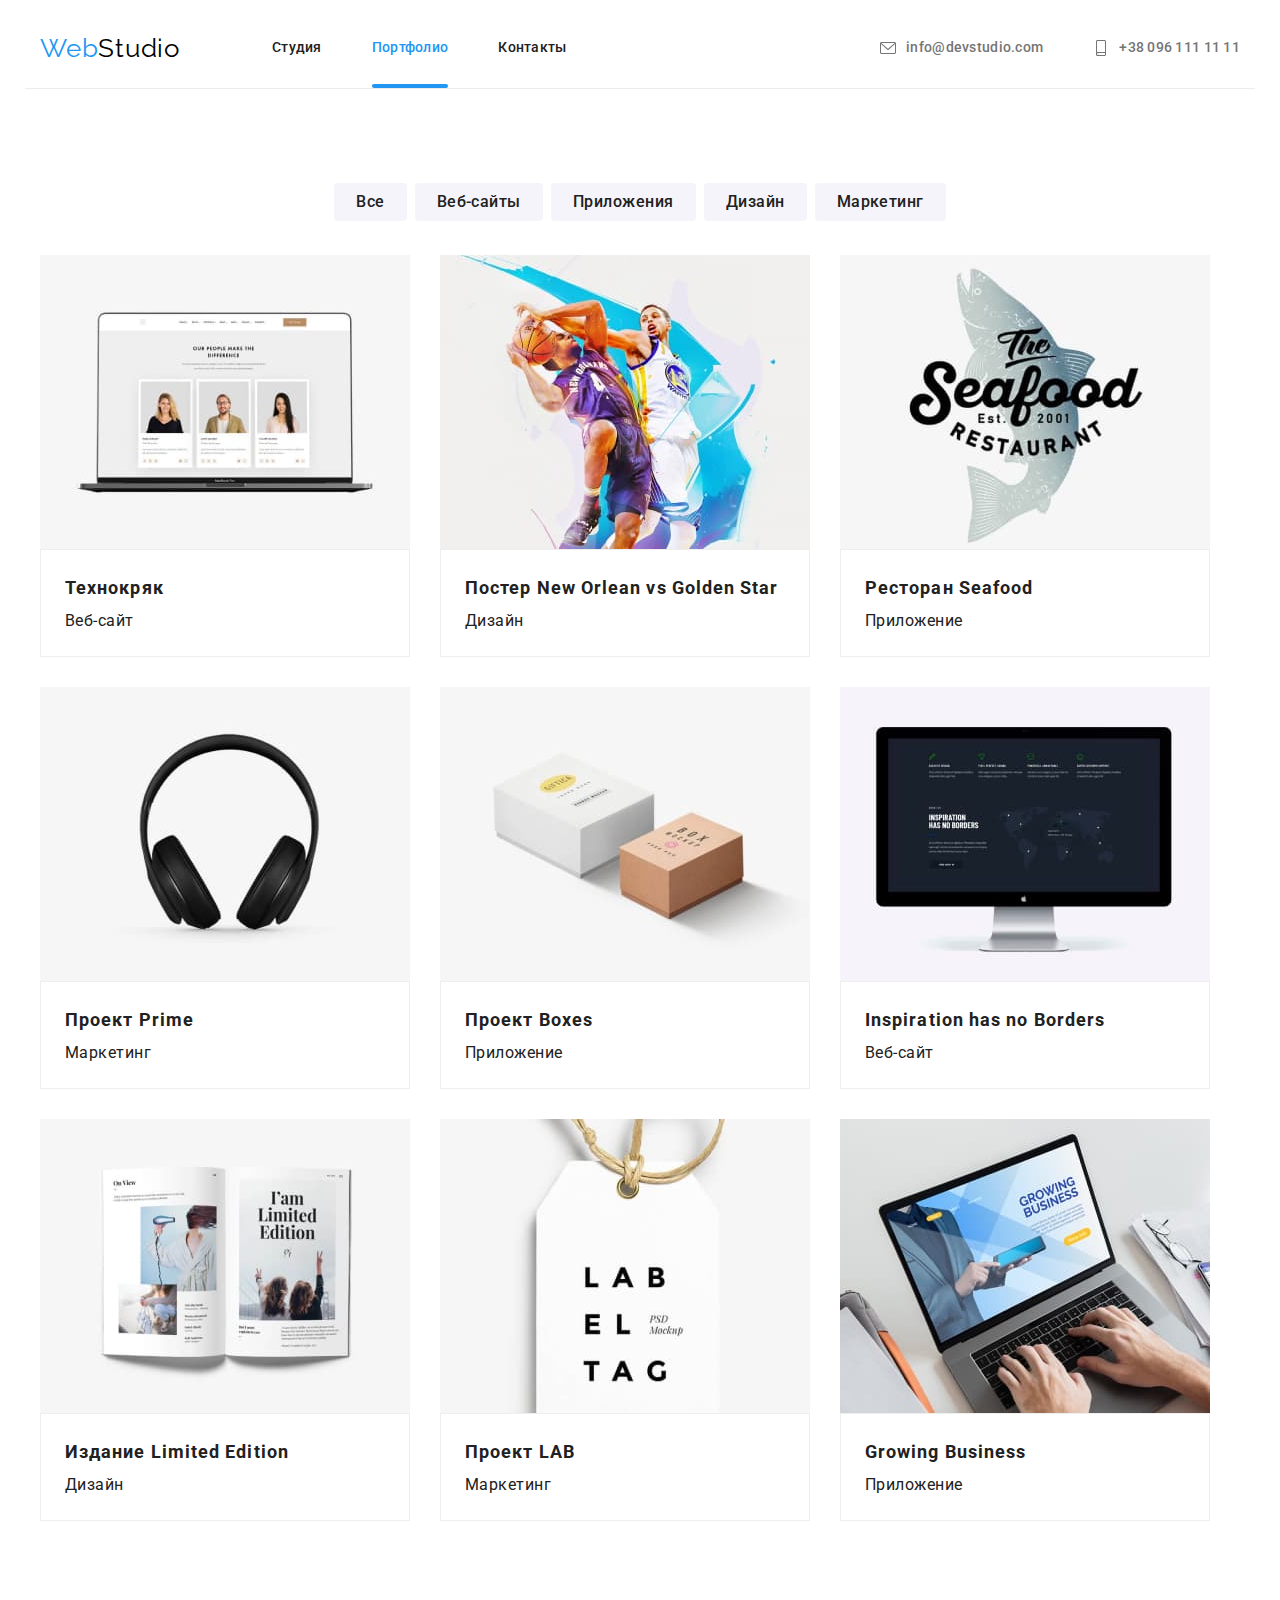
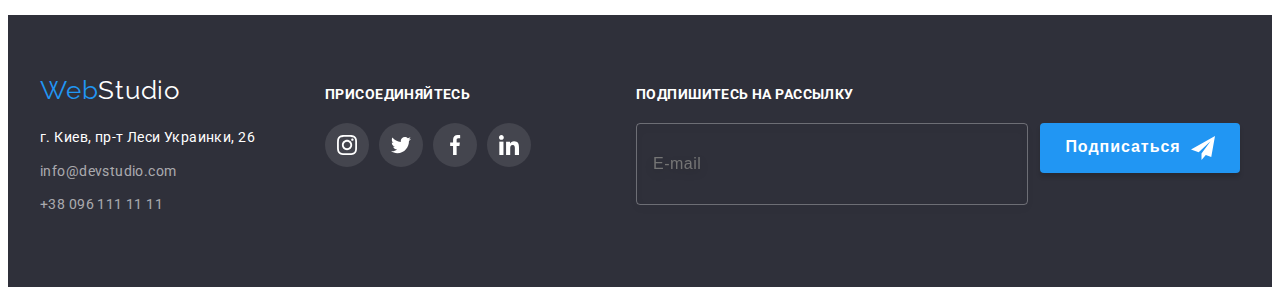
==== portfolio.html @ a9862081 "copy" ====
<!DOCTYPE html>
<html lang="ru">

<head>
  <meta charset="UTF-8" />
  <meta http-equiv="X-UA-Compatible" content="IE=edge" />
  <meta name="viewport" content="width=device-width, initial-scale=1.0" />
  <title>Portfolio</title>
  <link rel="preconnect" href="https://fonts.gstatic.com" />
  <link href="https://fonts.googleapis.com/css2?family=Raleway:wght@700&family=Roboto:wght@400;500;700;900&display=swap"
    rel="stylesheet" />
  <link rel="stylesheet" href="https://cdnjs.cloudflare.com/ajax/libs/modern-normalize/0.2.0/modern-normalize.min.css"
    integrity="sha512-sqIVMkf5f8XGYI/UZYGs7wODxlUeoj9JknataPfUwtvrSKWMHrMXGZ7Evb6nabFYJQG15vFFyALe6r0nWCD1Ug=="
    crossorigin="anonymous" referrerpolicy="no-referrer" />
  <link rel="stylesheet" href="./css/main.min.css" />
</head>

<body>
  <!-- header -->
  <header class="header">
    <div class="container header_container">
      <nav class="navigation">
        <a class="logo logo_header link" href="./"><span class="logo_color">Web</span>Studio</a>
        <ul class="menu list">
          <li class="menu__item">
            <a class="menu__link link" href="./">Студия</a>
          </li>
          <li class="menu__item">
            <a class="menu__link link current" href="./portfolio.html">Портфолио</a>
          </li>
          <li class="menu__item">
            <a class="menu__link link" href="#contacts">Контакты</a>
          </li>
        </ul>
      </nav>
      <ul class="contact-menu list">
        <li class="contact-menu__item">
          <a class="contact-menu__mail-link link" href="mailto:info@devstudio.com">
            <svg class="contact-menu__contact-icon" width="16" height="12">
              <use href="./images/sprite.svg#icon-envelope"></use>
            </svg>
            info@devstudio.com</a>
        </li>
        <li class="contact-menu__item">
          <a class="contact-menu__tel-link link" href="tel:+380961111111">
            <svg class="contact-menu__contact-icon" width="16" height="12">
              <use href="./images/sprite.svg#icon-smartphone"></use>
            </svg>+38 096 111 11 11</a>
        </li>
      </ul>
    </div>
  </header>
  <main>
    <section class="portfolio-setcion section">
      <!-- portfolio -->
      <div class="container portfolio-container">
        <h1 class="main-title visually-hidden">Портфолио</h1>
        <!-- filters -->
        <ul class="filters-list list">
          <li class="filters-list-item">
            <button class="filters-btn" type="button">Все</button>
          </li>
          <li class="filters-list-item">
            <button class="filters-btn" type="button">Веб-сайты</button>
          </li>
          <li class="filters-list-item">
            <button class="filters-btn" type="button">Приложения</button>
          </li>
          <li class="filters-list-item">
            <button class="filters-btn" type="button">Дизайн</button>
          </li>
          <li class="filters-list-item">
            <button class="filters-btn" type="button">Маркетинг</button>
          </li>
        </ul>
        <!-- projects -->

        <ul class="projects-list list">
          <li class="projects-list-item">
            <a class="projects-link link" href="#">
              <div class="projects-img-wrapper">
                <img class="projects-img" src="./images/portfolio/img1.jpg" alt="сайт технокряк" width="370"
                  height="294" />
                <p class="overlay">
                  Технокряк это современная площадка распространения
                  коронавируса. Компании используют эту платформу для
                  цифрового шпионажа и атак на защищённые сервера конкурентов.
                </p>
              </div>
              <div class="project-list-item-div">
                <h2 class="projects-suptitle">Технокряк</h2>
                <p class="projects-text">Веб-сайт</p>
              </div>
            </a>
          </li>
          <li class="projects-list-item">
            <a class="projects-link link" href="#">
              <div class="projects-img-wrapper">
                <img class="projects-img" src="./images/portfolio/img2.jpg" alt="постер два баскетболісти" width="370"
                  height="294" />
                <p class="overlay">
                  Технокряк это современная площадка распространения
                  коронавируса. Компании используют эту платформу для
                  цифрового шпионажа и атак на защищённые сервера конкурентов.
                </p>
              </div>
              <div class="project-list-item-div">
                <h2 class="projects-suptitle">
                  Постер <span lang="en">New Orlean vs Golden Star</span>
                </h2>
                <p class="projects-text">Дизайн</p>
              </div>
            </a>
          </li>
          <li class="projects-list-item">
            <a class="projects-link link" href="#">
              <div class="projects-img-wrapper">
                <img class="projects-img" src="./images/portfolio/img3.jpg" alt="емблема ресторану" width="370"
                  height="294" />
                <p class="overlay">
                  Технокряк это современная площадка распространения
                  коронавируса. Компании используют эту платформу для
                  цифрового шпионажа и атак на защищённые сервера конкурентов.
                </p>
              </div>
              <div class="project-list-item-div">
                <h2 class="projects-suptitle">
                  Ресторан <span lang="en">Seafood</span>
                </h2>
                <p class="projects-text">Приложение</p>
              </div>
            </a>
          </li>
          <li class="projects-list-item">
            <a class="projects-link link" href="#">
              <div class="projects-img-wrapper">
                <img class="projects-img" src="./images/portfolio/img4.jpg" alt="навушники" width="370" height="294" />
                <p class="overlay">
                  Технокряк это современная площадка распространения
                  коронавируса. Компании используют эту платформу для
                  цифрового шпионажа и атак на защищённые сервера конкурентов.
                </p>
              </div>
              <div class="project-list-item-div">
                <h2 class="projects-suptitle">Проект <span>Prime</span></h2>
                <p class="projects-text">Маркетинг</p>
              </div>
            </a>
          </li>
          <li class="projects-list-item">
            <a class="projects-link link" href="#">
              <div class="projects-img-wrapper">
                <img class="projects-img" src="./images/portfolio/img5.jpg" alt="дві коробки" width="370"
                  height="294" />
                <p class="overlay">
                  Технокряк это современная площадка распространения
                  коронавируса. Компании используют эту платформу для
                  цифрового шпионажа и атак на защищённые сервера конкурентов.
                </p>
              </div>
              <div class="project-list-item-div">
                <h2 class="projects-suptitle">
                  Проект <span lang="en">Boxes</span>
                </h2>
                <p class="projects-text">Приложение</p>
              </div>
            </a>
          </li>
          <li class="projects-list-item">
            <a class="projects-link link" href="#">
              <div class="projects-img-wrapper">
                <img class="projects-img" src="./images/portfolio/img6.jpg" alt="монітор" width="370" height="294" />
                <p class="overlay">
                  Технокряк это современная площадка распространения
                  коронавируса. Компании используют эту платформу для
                  цифрового шпионажа и атак на защищённые сервера конкурентов.
                </p>
              </div>
              <div class="project-list-item-div">
                <h2 class="projects-suptitle" lang="en">
                  Inspiration has no Borders
                </h2>
                <p class="projects-text">Веб-сайт</p>
              </div>
            </a>
          </li>
          <li class="projects-list-item">
            <a class="projects-link link" href="#">
              <div class="projects-img-wrapper">
                <img class="projects-img" src="./images/portfolio/img7.jpg" alt="відкрита книга" width="370"
                  height="294" />
                <p class="overlay">
                  Технокряк это современная площадка распространения
                  коронавируса. Компании используют эту платформу для
                  цифрового шпионажа и атак на защищённые сервера конкурентов.
                </p>
              </div>
              <div class="project-list-item-div">
                <h2 class="projects-suptitle">
                  Издание <span lang="en">Limited Edition</span>
                </h2>
                <p class="projects-text">Дизайн</p>
              </div>
            </a>
          </li>
          <li class="projects-list-item">
            <a class="projects-link link" href="#">
              <div class="projects-img-wrapper">
                <img class="projects-img" src="./images/portfolio/img8.jpg" alt="шильдик компанії" width="370"
                  height="294" />
                <p class="overlay">
                  Технокряк это современная площадка распространения
                  коронавируса. Компании используют эту платформу для
                  цифрового шпионажа и атак на защищённые сервера конкурентов.
                </p>
              </div>
              <div class="project-list-item-div">
                <h2 class="projects-suptitle">
                  Проект <span lang="en">LAB</span>
                </h2>
                <p class="projects-text">Маркетинг</p>
              </div>
            </a>
          </li>
          <li class="projects-list-item">
            <a class="projects-link link" href="#">
              <div class="projects-img-wrapper">
                <img class="projects-img" src="./images/portfolio/img9.jpg" alt="людина працює за ноутбуком" width="370"
                  height="294" />
                <p class="overlay">
                  Технокряк это современная площадка распространения
                  коронавируса. Компании используют эту платформу для
                  цифрового шпионажа и атак на защищённые сервера конкурентов.
                </p>
              </div>
              <div class="project-list-item-div">
                <h2 class="projects-suptitle" lang="en">Growing Business</h2>
                <p class="projects-text">Приложение</p>
              </div>
            </a>
          </li>
        </ul>
      </div>
    </section>
  </main>
  <!-- footer section -->
  <footer class="footer">
    <div class="container footer-container">
      <div class="footer-div-all">
        <div class="address-div">
          <a class="logo logo_footer link" href="./"><span class="logo_color">Web</span><span
              class="last_logo">Studio</span></a>
          <address class="address" id="contacts">
            <ul class="address-list list">
              <li class="address-list__item">
                <a class="address-list__link-maps link" href="https://goo.gl/maps/2FeBoZ7qKvZtW7PK7" target="_blank"
                  rel="nonoopener noreferrer">г. Киев, пр-т Леси Украинки, 26</a>
              </li>
              <li class="address-list__item">
                <a class="address-list__link-mail link" href="mailto:info@devstudio.com">info@devstudio.com</a>
              </li>
              <li class="address-list__item">
                <a class="address-list__link-tel link" href="tel:+380961111111">+38 096 111 11 11</a>
              </li>
            </ul>
          </address>
        </div>
        <div class="footer-social">
          <p class="footer-social-title">Присоединяйтесь</p>
          <ul class="social-list list">
            <li class="social-list__footer-item">
              <a class="social-list__footer-link link" href="#">
                <svg class="social-icon">
                  <use class="social-list__icon" href="./images/sprite.svg#icon-instagram"></use>
                </svg>
              </a>
            </li>
            <li class="social-list__footer-item">
              <a class="social-list__footer-link link" href="#">
                <svg class="social-icon">
                  <use class="social-list__icon" href="./images/sprite.svg#icon-twitter"></use>
                </svg>
              </a>
            </li>
            <li class="social-list__footer-item">
              <a class="social-list__footer-link link" href="#">
                <svg class="social-icon">
                  <use class="social-list__icon" href="./images/sprite.svg#icon-facebook"></use>
                </svg>
              </a>
            </li>
            <li class="social-list__footer-item">
              <a class="social-list__footer-link link" href="#">
                <svg class="social-icon">
                  <use class="social-list__icon" href="./images/sprite.svg#icon-linkedin"></use>
                </svg>
              </a>
            </li>
          </ul>
        </div>
        <div class="subscribe-mail">
          <p class="subscribe-mail-title">
            Подпишитесь на рассылку
          </p>
          <form action="#" class="footer-form">
            <input type="email" class="footer-form__input-mail" name="user-email" placeholder="E-mail" pattern="^[a-zA-Z0-9]+$+@[a-z0-9.-]=\.[a-z]{2,}$" title="test@mail.com" required >
            <button type="submit" class="subscribe-btn">
              Подписаться
              <svg class="subscribe-btn__icon">
                <use class="" href="./images/sprite.svg#icon-iconsend"></use>
              </svg>
            </button>
          </form>
        </div>
      </div>
    </div>
  </footer>
</body>

</html>
---- css/main.min.css ----
:root{--filters-btn-bgr-color: #f5f4fa;--btn-hover-color: #188ce8;--main-background-color: #2f303a;--main-title-color: #ffffff;--grey-text-color: #757575;--suptitle-color: #212121;--logo-color: #000000;--accent-color: #2196f3;--bg-color: #c4c4c4;--social-link-color: #afb1b8;--main-font: "Roboto", "Arial", sans-serif;--secondary-font: "Raleway", sans-serif;--transition-timing-function: cubic-bezier(0.4, 0, 0.2, 1)}.visually-hidden{position:absolute;width:1px;height:1px;margin:-1px;border:0;padding:0;white-space:nowrap;clip-path:inset(100%);clip:rect(0 0 0 0);overflow:hidden}h1,h2,h3,h4,h5,h6,p{margin-top:0;margin-bottom:0}ul,ol{margin-top:0;margin-bottom:0;padding-left:0}img{display:block}body{font-family:"Roboto", sans-serif}.list{list-style:none}.link{text-decoration:none}.section{padding-bottom:94px;padding-top:94px}.container{width:1200px;margin:0 auto;padding-left:15px;padding-right:15px}.logo{font-family:var(--secondary-font);font-size:26px;line-height:1.19;letter-spacing:0.03em;color:var(--logo-color)}.logo_color{font-family:var(--secondary-font);font-size:26px;line-height:1.19;letter-spacing:0.03em;color:var(--accent-color)}.menu .link.current{color:var(--accent-color)}.current{position:relative}.current::after{position:absolute;bottom:0;content:"";display:block;width:100%;height:4px;background-color:var(--accent-color);border-radius:2px}.main-title{margin-bottom:30px;font-weight:900;font-size:44px;line-height:1.36;text-align:center;letter-spacing:0.06em;text-transform:uppercase;color:var(--main-title-color)}.popup-btn{background-color:var(--accent-color);font-weight:700;font-size:16px;line-height:1.87;display:flex;align-items:center;justify-content:center;width:200px;height:50px;letter-spacing:0.06em;color:var(--main-title-color);cursor:pointer;box-shadow:0px 4px 4px rgba(0,0,0,0.15);border:none;border-radius:4px;margin:0 auto;transition:background-color 250ms var(--transition-timing-function)}.popup-btn:hover,.popup-btn:focus{background:var(--btn-hover-color)}.main-suptitle{font-size:36px;line-height:1.17;text-align:center;letter-spacing:0.03em;color:var(--suptitle-color);margin-bottom:50px}.suptitle{font-size:14px;line-height:16px;letter-spacing:0.03em;text-transform:uppercase;color:var(--suptitle-color);margin-bottom:10px}.social-list{display:flex;align-items:center;justify-content:space-between;width:206px;margin:0 auto}.social-link{display:flex;justify-content:center;align-items:center;width:44px;height:44px;border-radius:50%;color:var(--social-link-color);transition:background-color 250ms var(--transition-timing-function)}.social-link:hover,.social-link:focus{color:var(--main-title-color);background-color:var(--accent-color)}.social-icon{fill:currentColor;width:20px;height:20px}.filters-btn{border:none;font-family:"Roboto", sans-serif;font-weight:500;font-size:16px;line-height:1.62;text-align:center;letter-spacing:0.03em;color:var(--suptitle-color);background:var(--filters-btn-bgr-color);border-radius:4px;padding:6px 22px;transition:color 250ms var(--transition-timing-function)}.filters-btn:hover,.filters-btn:focus{background:var(--accent-color);color:var(--main-title-color);box-shadow:0px 3px 1px rgba(0,0,0,0.1),0px 1px 2px rgba(0,0,0,0.08),0px 2px 2px rgba(0,0,0,0.12);border-radius:4px;font-weight:500;font-size:16px;line-height:1.62;text-align:center;letter-spacing:0.03em;transition:color 250ms var(--transition-timing-function)}.modal-form{display:flex;flex-direction:column}.modal-form-title{font-weight:700;font-size:20px;line-height:1.5;letter-spacing:0.03em;text-align:center;color:var(--suptitle-color);margin-bottom:12px}.modal-form-label{font-size:12px;line-height:1.16;letter-spacing:0.01em;color:var(--grey-text-color);margin-bottom:10px}.modal-form-label-wrapper{position:relative;display:block;margin-top:4px}.modal-form-input{width:100%;height:40px;border:1px solid rgba(33,33,33,0.2);border-radius:4px;padding-left:42px}.modal-form-input:focus{outline:none;border-color:var(--accent-color);transition:border-color 250ms var(--transition-timing-function)}.input-icon{position:absolute;top:50%;transform:translateY(-50%);left:12px;width:18px;height:18px}.modal-form-input:focus+.input-icon{fill:var(--accent-color);transition:fill 250ms var(--transition-timing-function)}.modal-form-message{width:100%;height:120px;border:1px solid rgba(33,33,33,0.2);border-radius:4px;margin-top:4px;padding:12px 16px;resize:none;transition:border-color 250ms var(--transition-timing-function)}.modal-form-message::placeholder{font-size:12px;line-height:1.16;letter-spacing:0.01em;color:rgba(117,117,117,0.5)}.modal-form-message:focus{outline:none;border-color:var(--accent-color)}.modal-form-checkbox-label{display:flex;align-items:center;justify-content:center;font-size:14px;line-height:1.7;letter-spacing:0.03em;color:var(--grey-text-color);margin-bottom:30px}.modal-form-checkbox:checked+.modal-form-checkbox-label::before{background-image:url(../images/icons/iconcheck.svg)}.modal-form-checkbox-label::before{display:block;content:"";background-image:url(../images/icons/viconcheck.svg);width:16px;height:15px;cursor:pointer;margin-right:8px}.modal-form-checkbox-link{text-decoration-line:underline;color:var(--accent-color)}.modal-form-btn{align-self:center;font-weight:700;font-size:16px;line-height:1.8;letter-spacing:0.06em;width:200px;height:50px;background:var(--accent-color);box-shadow:0px 4px 4px rgba(0,0,0,0.15);border-radius:4px;border:none;color:var(--main-title-color);transition:background-color 250ms var(--transition-timing-function)}.modal-form-btn:hover,.modal-form-btn:focus{background:var(--btn-hover-color)}.modal{position:absolute;top:50%;left:50%;width:528px;height:582px;background-color:var(--main-title-color);transform:translate(-50%, -50%);padding:40px;box-shadow:0px 1px 3px rgba(0,0,0,0.12),0px 1px 1px rgba(0,0,0,0.14),0px 2px 1px rgba(0,0,0,0.2);border-radius:4px}.close-btn{position:absolute;top:8px;right:8px;width:30px;height:30px;border-radius:50%;border:1px solid rgba(0,0,0,0.1);background-color:transparent;cursor:pointer;padding:0}.close-btn:hover,.close-btn:focus{fill:var(--accent-color);transition:fill 250ms var(--transition-timing-function)}.close-btn-icon{width:11px;height:11px}.backdrop{position:fixed;top:0;left:0;width:100vw;height:100vh;background-color:rgba(0,0,0,0.2);transition:opacity 250ms linear, visibility 250ms linear}.is-hidden{opacity:0;visibility:hidden;pointer-events:none}.header_container{display:flex;align-items:center;border-bottom:1px solid #ececec}.navigation{display:flex;align-items:center}.logo_header{margin-right:92px}.menu{display:flex;align-items:center}.menu .menu__link{display:block;padding-top:32px;padding-bottom:32px}.menu__item:not(:last-child){margin-right:50px}.menu__link{font-weight:500;font-size:14px;line-height:1.14;letter-spacing:0.02em;color:var(--suptitle-color);transition:color 250ms var(--transition-timing-function)}.menu__link:hover,.menu__link:focus{color:var(--accent-color)}.contact-menu{display:flex;align-items:center;margin-left:auto}.contact-menu .contact-menu__item:not(:last-child){margin-right:50px}.contact-menu__contact-icon{fill:currentColor;margin-right:10px;width:16px;height:16px}.contact-menu__mail-link,.contact-menu__tel-link{display:flex;padding-top:32px;padding-bottom:32px;align-items:center;font-weight:500;font-size:14px;line-height:1.14;letter-spacing:0.02em;color:var(--grey-text-color);transition:color 250ms var(--transition-timing-function)}.contact-menu__mail-link:hover,.contact-menu__mail-link:focus,.contact-menu__tel-link:hover,.contact-menu__tel-link:focus{color:var(--accent-color)}.hero-section{background-color:var(--bg-color);background-image:linear-gradient(to right, rgba(47,48,58,0.4), rgba(47,48,58,0.4)),url(../images/hero.jpg);padding-top:200px;padding-bottom:200px;background-position:center;background-repeat:no-repeat;background-size:cover;max-width:1600px;height:600px;outline:1px solid #000000;margin-left:auto;margin-right:auto}.features-section{padding-top:94px}.features-list{display:flex;flex-wrap:wrap;margin-left:-30px;margin-top:-30px}.features-icon-bgr{background-color:var(--filters-btn-bgr-color);display:flex;align-items:center;justify-content:center;height:120px;border-radius:4px;margin-bottom:30px}.features-list-item{display:block;width:270px;margin-left:30px;margin-top:30px}.features-text{font-size:14px;line-height:1.14;line-height:24px;letter-spacing:0.03em;color:var(--grey-text-color)}.about-list{display:flex;justify-content:space-between}.about-list-wrapper{position:relative}.about-list-wraper-title{position:absolute;bottom:0;width:100%;height:70px;display:flex;align-items:center;justify-content:center;font-weight:700;font-size:14px;line-height:1.14;text-align:center;text-transform:uppercase;color:var(--main-title-color);background-color:rgba(47,48,58,0.8)}.our-team-section{background-color:var(--filters-btn-bgr-color)}.ots-container{max-width:1600px}.our-team-list{display:flex;flex-wrap:wrap;margin-left:-30px;margin-top:-30px}.our-team-list-item{margin-left:30px;margin-top:30px;background-color:var(--main-title-color);box-shadow:0px 1px 3px rgba(0,0,0,0.12),0px 1px 1px rgba(0,0,0,0.14),0px 2px 1px rgba(0,0,0,0.2);border-radius:0px 0px 4px 4px}.our-team-suptitle{font-weight:500;font-size:16px;line-height:1.18;text-align:center;letter-spacing:0.03em;color:var(--suptitle-color);margin-bottom:10px}.our-team-text{font-size:16px;line-height:19px;text-align:center;letter-spacing:0.03em;color:var(--grey-text-color);margin-bottom:16px}.members{padding:30px 0}.clients-list{display:flex;flex-wrap:wrap;align-items:center;margin-left:-30px;margin-top:-30px}.clients-list-item{display:block;width:170px;margin-left:30px;margin-top:30px}.clients-icon{fill:currentColor;width:106px;height:60px}.clients-link{display:flex;justify-content:center;align-items:center;color:var(--social-link-color);height:92px;border:1px solid var(--social-link-color);border-radius:4px;box-sizing:border-box;transition:color 250ms var(--transition-timing-function)}.clients-link:hover,.clients-link:focus{color:var(--accent-color);border-color:var(--accent-color)}.footer{background-color:var(--main-background-color)}.footer-container{padding-top:60px;padding-bottom:60px}.logo-div{margin-bottom:20px}.last_logo{color:var(--main-title-color)}.address{font-style:normal;margin-top:20px}.footer-div-all{display:flex}.address-div{margin-right:70px}.address-list__item{margin-bottom:10px}.address-list__link-maps{font-size:14px;line-height:1.71;letter-spacing:0.03em;color:var(--main-title-color)}.address-list__link-mail,.address-list__link-tel{font-size:14px;line-height:1.71;letter-spacing:0.03em;color:rgba(255,255,255,0.6);transition:color 250ms var(--transition-timing-function)}.address-list__link-mail:hover,.address-list__link-mail:focus,.address-list__link-tel:hover,.address-list__link-tel:focus{color:var(--accent-color)}.footer-social-title{margin-bottom:20px;padding-top:12px;font-weight:700;font-size:14px;line-height:1.14;letter-spacing:0.03em;color:var(--main-title-color);text-transform:uppercase}.social-list__footer-link{display:flex;justify-content:center;align-items:center;width:44px;height:44px;border-radius:50%;background-color:rgba(255,255,255,0.1);color:var(--main-title-color);transition:background-color 250ms var(--transition-timing-function)}.social-list__footer-link:hover,.social-list__footer-link:focus{color:var(--main-title-color);background-color:var(--accent-color)}.footer-social-icon{fill:currentColor;width:22px;height:22px}.footer-form{display:flex}.subscribe-mail{display:inline-block;align-items:center;margin-left:auto}.subscribe-mail-title{display:block;font-weight:700;font-size:14px;line-height:1.14;letter-spacing:0.03em;text-transform:uppercase;color:var(--main-title-color);margin-bottom:20px;padding-top:12px}.footer-form__input-mail{width:358px;height:50px;border:1px solid rgba(255,255,255,0.3);border-radius:4px;filter:drop-shadow(0px 4px 4px rgba(0,0,0,0.15));background-color:transparent;font-size:16px;line-height:1.25;letter-spacing:0.03em;color:rgba(255,255,255,0.6);padding:15px 16px}.footer-form__input-mail :focus{outline:none;border-color:var(--accent-color);transition:border-color 250ms var(--transition-timing-function)}.subscribe-btn{display:flex;align-items:center;justify-content:center;width:200px;height:50px;background:var(--accent-color);box-shadow:0px 4px 4px rgba(0,0,0,0.15);border-radius:4px;margin-left:12px;border:none;color:var(--main-title-color);font-weight:700;font-size:16px;line-height:1.8;letter-spacing:0.06em;cursor:pointer}.subscribe-btn :hover{background-color:var(--btn-hover-color);transition:background-color 250ms var(--transition-timing-function)}.subscribe-btn__icon{width:24px;height:24px;margin-left:10px}.filters-list{display:flex;justify-content:center;margin-bottom:34px}.filters-list-item{display:block}.filters-list-item:not(:last-child){margin-right:8px}.projects-list{display:flex;flex-wrap:wrap;margin-left:-30px;margin-top:-30px}.projects-list-item{margin-left:30px;margin-top:30px;background:var(--main-title-color)}.projects-list-item:hover{box-shadow:0px 1px 1px rgba(0,0,0,0.12),0px 4px 4px rgba(0,0,0,0.06),1px 4px 6px rgba(0,0,0,0.16)}.projects-suptitle{font-size:18px;line-height:2;letter-spacing:0.06em;color:var(--suptitle-color)}.projects-text{font-size:16px;line-height:1.87;letter-spacing:0.03em;color:var(--suptitle-color)}.project-list-item-div{padding:20px 24px;border:1px solid #eeeeee}.projects-link{display:block;position:relative}.projects-img-wrapper{position:relative;overflow:hidden}.overlay{position:absolute;top:0;left:0;width:100%;height:100%;font-size:18px;line-height:1.5;letter-spacing:0.03em;color:var(--main-title-color);background:rgba(33,150,243,0.9);overflow:auto;padding:63px 24px;transform:translateY(100%);transition:transform 250ms linear}.projects-link:hover .overlay,.projects-link:focus .overlay{transform:translateY(0%)}
/*# sourceMappingURL=main.min.css.map */
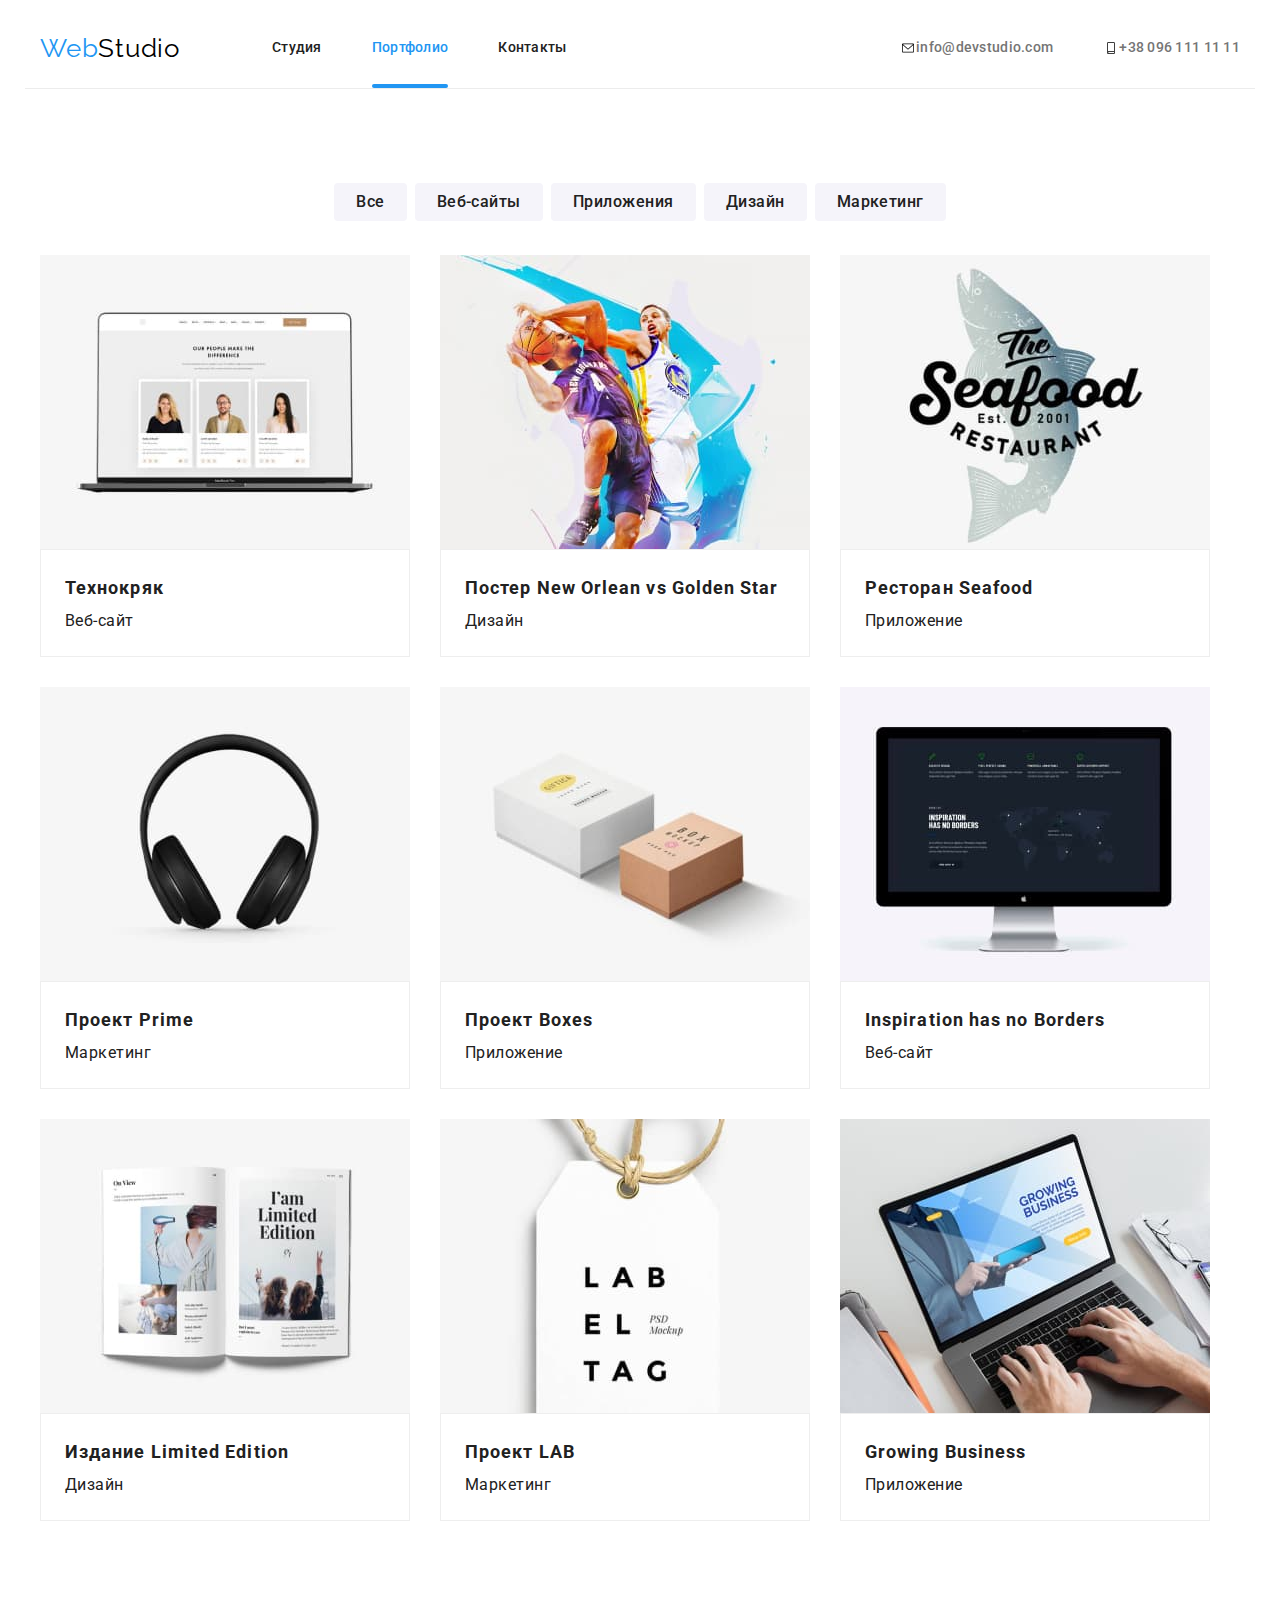
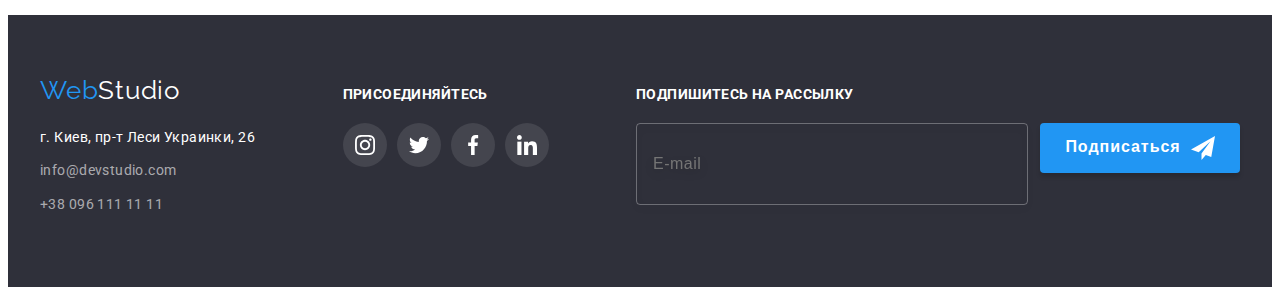
==== commit fa96ff9e: "//\\" ====
--- a/portfolio.html
+++ b/portfolio.html
@@ -20,7 +20,9 @@
   <header class="header">
     <div class="container header_container">
       <nav class="navigation">
-        <a class="logo logo_header link" href="./"><span class="logo_color">Web</span>Studio</a>
+        <a class="logo logo_header link" href="./"
+          ><span class="logo_color">Web</span>Studio</a
+        >
         <ul class="menu list">
           <li class="menu__item">
             <a class="menu__link link" href="./">Студия</a>
@@ -33,21 +35,86 @@
           </li>
         </ul>
       </nav>
+      <button type="button" class="burger-btn" data-menu-open>
+        <svg class="burger-btn__icon">
+          <use href="./images/sprite.svg#icon-burger-menu"></use>
+        </svg>
+      </button>
       <ul class="contact-menu list">
         <li class="contact-menu__item">
-          <a class="contact-menu__mail-link link" href="mailto:info@devstudio.com">
+          <a
+            class="contact-menu__mail-link link"
+            href="mailto:info@devstudio.com"
+          >
             <svg class="contact-menu__contact-icon" width="16" height="12">
               <use href="./images/sprite.svg#icon-envelope"></use>
             </svg>
-            info@devstudio.com</a>
+            info@devstudio.com</a
+          >
         </li>
         <li class="contact-menu__item">
           <a class="contact-menu__tel-link link" href="tel:+380961111111">
             <svg class="contact-menu__contact-icon" width="16" height="12">
-              <use href="./images/sprite.svg#icon-smartphone"></use>
-            </svg>+38 096 111 11 11</a>
+              <use href="./images/sprite.svg#icon-smartphone"></use></svg
+            >+38 096 111 11 11</a
+          >
         </li>
       </ul>
+    </div>
+    <div class="mobile-menu" data-menu>
+      <div class="container mobile-menu__container">
+        <button type="button" class="mobile-menu__close-btn" data-menu-close>
+          <svg class="mobile-menu__close-icon">
+            <use
+              class="close-btn-linkk"
+              href="./images/sprite.svg#icon-close-btn"
+            ></use>
+          </svg>
+        </button>
+        <ul class="mobile-menu__nav list">
+          <li class="mobile-menu__item">
+            <a href="" class="mobile-menu__link link">Студия</a>
+          </li>
+          <li class="mobile-menu__item">
+            <a href="" class="mobile-menu__link link">Портфолио</a>
+          </li>
+          <li class="mobile-menu__item">
+            <a href="" class="mobile-menu__link link">Контакты</a>
+          </li>
+        </ul>
+        <ul class="contact-mobile-menu list">
+          <li class="contact-mobile-menu__item">
+            <a
+              class="contact-mobile-menu__mail-link link"
+              href="mailto:info@devstudio.com"
+            >
+              info@devstudio.com</a
+            >
+          </li>
+          <li class="contact-mobile-menu__item">
+            <a
+              class="contact-mobile-menu__tel-link link"
+              href="tel:+380961111111"
+            >
+              +38 096 111 11 11</a
+            >
+          </li>
+        </ul>
+        <ul class="social-list list">
+          <li class="mobile-list-item">
+            <a class="social-link link" href="#"> Instagram </a>
+          </li>
+          <li class="mobile-list-item">
+            <a class="social-link link" href="#"> Twitter </a>
+          </li>
+          <li class="mobile-list-item">
+            <a class="social-link link" href="#"> Facebook </a>
+          </li>
+          <li class="mobile-list-item">
+            <a class="social-link link" href="#"> LinkedIn </a>
+          </li>
+        </ul>
+      </div>
     </div>
   </header>
   <main>
--- a/css/main.min.css
+++ b/css/main.min.css
@@ -1,2 +1,2 @@
-:root{--filters-btn-bgr-color: #f5f4fa;--btn-hover-color: #188ce8;--main-background-color: #2f303a;--main-title-color: #ffffff;--grey-text-color: #757575;--suptitle-color: #212121;--logo-color: #000000;--accent-color: #2196f3;--bg-color: #c4c4c4;--social-link-color: #afb1b8;--main-font: "Roboto", "Arial", sans-serif;--secondary-font: "Raleway", sans-serif;--transition-timing-function: cubic-bezier(0.4, 0, 0.2, 1)}.visually-hidden{position:absolute;width:1px;height:1px;margin:-1px;border:0;padding:0;white-space:nowrap;clip-path:inset(100%);clip:rect(0 0 0 0);overflow:hidden}h1,h2,h3,h4,h5,h6,p{margin-top:0;margin-bottom:0}ul,ol{margin-top:0;margin-bottom:0;padding-left:0}img{display:block}body{font-family:"Roboto", sans-serif}.list{list-style:none}.link{text-decoration:none}.section{padding-bottom:94px;padding-top:94px}.container{width:1200px;margin:0 auto;padding-left:15px;padding-right:15px}.logo{font-family:var(--secondary-font);font-size:26px;line-height:1.19;letter-spacing:0.03em;color:var(--logo-color)}.logo_color{font-family:var(--secondary-font);font-size:26px;line-height:1.19;letter-spacing:0.03em;color:var(--accent-color)}.menu .link.current{color:var(--accent-color)}.current{position:relative}.current::after{position:absolute;bottom:0;content:"";display:block;width:100%;height:4px;background-color:var(--accent-color);border-radius:2px}.main-title{margin-bottom:30px;font-weight:900;font-size:44px;line-height:1.36;text-align:center;letter-spacing:0.06em;text-transform:uppercase;color:var(--main-title-color)}.popup-btn{background-color:var(--accent-color);font-weight:700;font-size:16px;line-height:1.87;display:flex;align-items:center;justify-content:center;width:200px;height:50px;letter-spacing:0.06em;color:var(--main-title-color);cursor:pointer;box-shadow:0px 4px 4px rgba(0,0,0,0.15);border:none;border-radius:4px;margin:0 auto;transition:background-color 250ms var(--transition-timing-function)}.popup-btn:hover,.popup-btn:focus{background:var(--btn-hover-color)}.main-suptitle{font-size:36px;line-height:1.17;text-align:center;letter-spacing:0.03em;color:var(--suptitle-color);margin-bottom:50px}.suptitle{font-size:14px;line-height:16px;letter-spacing:0.03em;text-transform:uppercase;color:var(--suptitle-color);margin-bottom:10px}.social-list{display:flex;align-items:center;justify-content:space-between;width:206px;margin:0 auto}.social-link{display:flex;justify-content:center;align-items:center;width:44px;height:44px;border-radius:50%;color:var(--social-link-color);transition:background-color 250ms var(--transition-timing-function)}.social-link:hover,.social-link:focus{color:var(--main-title-color);background-color:var(--accent-color)}.social-icon{fill:currentColor;width:20px;height:20px}.filters-btn{border:none;font-family:"Roboto", sans-serif;font-weight:500;font-size:16px;line-height:1.62;text-align:center;letter-spacing:0.03em;color:var(--suptitle-color);background:var(--filters-btn-bgr-color);border-radius:4px;padding:6px 22px;transition:color 250ms var(--transition-timing-function)}.filters-btn:hover,.filters-btn:focus{background:var(--accent-color);color:var(--main-title-color);box-shadow:0px 3px 1px rgba(0,0,0,0.1),0px 1px 2px rgba(0,0,0,0.08),0px 2px 2px rgba(0,0,0,0.12);border-radius:4px;font-weight:500;font-size:16px;line-height:1.62;text-align:center;letter-spacing:0.03em;transition:color 250ms var(--transition-timing-function)}.modal-form{display:flex;flex-direction:column}.modal-form-title{font-weight:700;font-size:20px;line-height:1.5;letter-spacing:0.03em;text-align:center;color:var(--suptitle-color);margin-bottom:12px}.modal-form-label{font-size:12px;line-height:1.16;letter-spacing:0.01em;color:var(--grey-text-color);margin-bottom:10px}.modal-form-label-wrapper{position:relative;display:block;margin-top:4px}.modal-form-input{width:100%;height:40px;border:1px solid rgba(33,33,33,0.2);border-radius:4px;padding-left:42px}.modal-form-input:focus{outline:none;border-color:var(--accent-color);transition:border-color 250ms var(--transition-timing-function)}.input-icon{position:absolute;top:50%;transform:translateY(-50%);left:12px;width:18px;height:18px}.modal-form-input:focus+.input-icon{fill:var(--accent-color);transition:fill 250ms var(--transition-timing-function)}.modal-form-message{width:100%;height:120px;border:1px solid rgba(33,33,33,0.2);border-radius:4px;margin-top:4px;padding:12px 16px;resize:none;transition:border-color 250ms var(--transition-timing-function)}.modal-form-message::placeholder{font-size:12px;line-height:1.16;letter-spacing:0.01em;color:rgba(117,117,117,0.5)}.modal-form-message:focus{outline:none;border-color:var(--accent-color)}.modal-form-checkbox-label{display:flex;align-items:center;justify-content:center;font-size:14px;line-height:1.7;letter-spacing:0.03em;color:var(--grey-text-color);margin-bottom:30px}.modal-form-checkbox:checked+.modal-form-checkbox-label::before{background-image:url(../images/icons/iconcheck.svg)}.modal-form-checkbox-label::before{display:block;content:"";background-image:url(../images/icons/viconcheck.svg);width:16px;height:15px;cursor:pointer;margin-right:8px}.modal-form-checkbox-link{text-decoration-line:underline;color:var(--accent-color)}.modal-form-btn{align-self:center;font-weight:700;font-size:16px;line-height:1.8;letter-spacing:0.06em;width:200px;height:50px;background:var(--accent-color);box-shadow:0px 4px 4px rgba(0,0,0,0.15);border-radius:4px;border:none;color:var(--main-title-color);transition:background-color 250ms var(--transition-timing-function)}.modal-form-btn:hover,.modal-form-btn:focus{background:var(--btn-hover-color)}.modal{position:absolute;top:50%;left:50%;width:528px;height:582px;background-color:var(--main-title-color);transform:translate(-50%, -50%);padding:40px;box-shadow:0px 1px 3px rgba(0,0,0,0.12),0px 1px 1px rgba(0,0,0,0.14),0px 2px 1px rgba(0,0,0,0.2);border-radius:4px}.close-btn{position:absolute;top:8px;right:8px;width:30px;height:30px;border-radius:50%;border:1px solid rgba(0,0,0,0.1);background-color:transparent;cursor:pointer;padding:0}.close-btn:hover,.close-btn:focus{fill:var(--accent-color);transition:fill 250ms var(--transition-timing-function)}.close-btn-icon{width:11px;height:11px}.backdrop{position:fixed;top:0;left:0;width:100vw;height:100vh;background-color:rgba(0,0,0,0.2);transition:opacity 250ms linear, visibility 250ms linear}.is-hidden{opacity:0;visibility:hidden;pointer-events:none}.header_container{display:flex;align-items:center;border-bottom:1px solid #ececec}.navigation{display:flex;align-items:center}.logo_header{margin-right:92px}.menu{display:flex;align-items:center}.menu .menu__link{display:block;padding-top:32px;padding-bottom:32px}.menu__item:not(:last-child){margin-right:50px}.menu__link{font-weight:500;font-size:14px;line-height:1.14;letter-spacing:0.02em;color:var(--suptitle-color);transition:color 250ms var(--transition-timing-function)}.menu__link:hover,.menu__link:focus{color:var(--accent-color)}.contact-menu{display:flex;align-items:center;margin-left:auto}.contact-menu .contact-menu__item:not(:last-child){margin-right:50px}.contact-menu__contact-icon{fill:currentColor;margin-right:10px;width:16px;height:16px}.contact-menu__mail-link,.contact-menu__tel-link{display:flex;padding-top:32px;padding-bottom:32px;align-items:center;font-weight:500;font-size:14px;line-height:1.14;letter-spacing:0.02em;color:var(--grey-text-color);transition:color 250ms var(--transition-timing-function)}.contact-menu__mail-link:hover,.contact-menu__mail-link:focus,.contact-menu__tel-link:hover,.contact-menu__tel-link:focus{color:var(--accent-color)}.hero-section{background-color:var(--bg-color);background-image:linear-gradient(to right, rgba(47,48,58,0.4), rgba(47,48,58,0.4)),url(../images/hero.jpg);padding-top:200px;padding-bottom:200px;background-position:center;background-repeat:no-repeat;background-size:cover;max-width:1600px;height:600px;outline:1px solid #000000;margin-left:auto;margin-right:auto}.features-section{padding-top:94px}.features-list{display:flex;flex-wrap:wrap;margin-left:-30px;margin-top:-30px}.features-icon-bgr{background-color:var(--filters-btn-bgr-color);display:flex;align-items:center;justify-content:center;height:120px;border-radius:4px;margin-bottom:30px}.features-list-item{display:block;width:270px;margin-left:30px;margin-top:30px}.features-text{font-size:14px;line-height:1.14;line-height:24px;letter-spacing:0.03em;color:var(--grey-text-color)}.about-list{display:flex;justify-content:space-between}.about-list-wrapper{position:relative}.about-list-wraper-title{position:absolute;bottom:0;width:100%;height:70px;display:flex;align-items:center;justify-content:center;font-weight:700;font-size:14px;line-height:1.14;text-align:center;text-transform:uppercase;color:var(--main-title-color);background-color:rgba(47,48,58,0.8)}.our-team-section{background-color:var(--filters-btn-bgr-color)}.ots-container{max-width:1600px}.our-team-list{display:flex;flex-wrap:wrap;margin-left:-30px;margin-top:-30px}.our-team-list-item{margin-left:30px;margin-top:30px;background-color:var(--main-title-color);box-shadow:0px 1px 3px rgba(0,0,0,0.12),0px 1px 1px rgba(0,0,0,0.14),0px 2px 1px rgba(0,0,0,0.2);border-radius:0px 0px 4px 4px}.our-team-suptitle{font-weight:500;font-size:16px;line-height:1.18;text-align:center;letter-spacing:0.03em;color:var(--suptitle-color);margin-bottom:10px}.our-team-text{font-size:16px;line-height:19px;text-align:center;letter-spacing:0.03em;color:var(--grey-text-color);margin-bottom:16px}.members{padding:30px 0}.clients-list{display:flex;flex-wrap:wrap;align-items:center;margin-left:-30px;margin-top:-30px}.clients-list-item{display:block;width:170px;margin-left:30px;margin-top:30px}.clients-icon{fill:currentColor;width:106px;height:60px}.clients-link{display:flex;justify-content:center;align-items:center;color:var(--social-link-color);height:92px;border:1px solid var(--social-link-color);border-radius:4px;box-sizing:border-box;transition:color 250ms var(--transition-timing-function)}.clients-link:hover,.clients-link:focus{color:var(--accent-color);border-color:var(--accent-color)}.footer{background-color:var(--main-background-color)}.footer-container{padding-top:60px;padding-bottom:60px}.logo-div{margin-bottom:20px}.last_logo{color:var(--main-title-color)}.address{font-style:normal;margin-top:20px}.footer-div-all{display:flex}.address-div{margin-right:70px}.address-list__item{margin-bottom:10px}.address-list__link-maps{font-size:14px;line-height:1.71;letter-spacing:0.03em;color:var(--main-title-color)}.address-list__link-mail,.address-list__link-tel{font-size:14px;line-height:1.71;letter-spacing:0.03em;color:rgba(255,255,255,0.6);transition:color 250ms var(--transition-timing-function)}.address-list__link-mail:hover,.address-list__link-mail:focus,.address-list__link-tel:hover,.address-list__link-tel:focus{color:var(--accent-color)}.footer-social-title{margin-bottom:20px;padding-top:12px;font-weight:700;font-size:14px;line-height:1.14;letter-spacing:0.03em;color:var(--main-title-color);text-transform:uppercase}.social-list__footer-link{display:flex;justify-content:center;align-items:center;width:44px;height:44px;border-radius:50%;background-color:rgba(255,255,255,0.1);color:var(--main-title-color);transition:background-color 250ms var(--transition-timing-function)}.social-list__footer-link:hover,.social-list__footer-link:focus{color:var(--main-title-color);background-color:var(--accent-color)}.footer-social-icon{fill:currentColor;width:22px;height:22px}.footer-form{display:flex}.subscribe-mail{display:inline-block;align-items:center;margin-left:auto}.subscribe-mail-title{display:block;font-weight:700;font-size:14px;line-height:1.14;letter-spacing:0.03em;text-transform:uppercase;color:var(--main-title-color);margin-bottom:20px;padding-top:12px}.footer-form__input-mail{width:358px;height:50px;border:1px solid rgba(255,255,255,0.3);border-radius:4px;filter:drop-shadow(0px 4px 4px rgba(0,0,0,0.15));background-color:transparent;font-size:16px;line-height:1.25;letter-spacing:0.03em;color:rgba(255,255,255,0.6);padding:15px 16px}.footer-form__input-mail :focus{outline:none;border-color:var(--accent-color);transition:border-color 250ms var(--transition-timing-function)}.subscribe-btn{display:flex;align-items:center;justify-content:center;width:200px;height:50px;background:var(--accent-color);box-shadow:0px 4px 4px rgba(0,0,0,0.15);border-radius:4px;margin-left:12px;border:none;color:var(--main-title-color);font-weight:700;font-size:16px;line-height:1.8;letter-spacing:0.06em;cursor:pointer}.subscribe-btn :hover{background-color:var(--btn-hover-color);transition:background-color 250ms var(--transition-timing-function)}.subscribe-btn__icon{width:24px;height:24px;margin-left:10px}.filters-list{display:flex;justify-content:center;margin-bottom:34px}.filters-list-item{display:block}.filters-list-item:not(:last-child){margin-right:8px}.projects-list{display:flex;flex-wrap:wrap;margin-left:-30px;margin-top:-30px}.projects-list-item{margin-left:30px;margin-top:30px;background:var(--main-title-color)}.projects-list-item:hover{box-shadow:0px 1px 1px rgba(0,0,0,0.12),0px 4px 4px rgba(0,0,0,0.06),1px 4px 6px rgba(0,0,0,0.16)}.projects-suptitle{font-size:18px;line-height:2;letter-spacing:0.06em;color:var(--suptitle-color)}.projects-text{font-size:16px;line-height:1.87;letter-spacing:0.03em;color:var(--suptitle-color)}.project-list-item-div{padding:20px 24px;border:1px solid #eeeeee}.projects-link{display:block;position:relative}.projects-img-wrapper{position:relative;overflow:hidden}.overlay{position:absolute;top:0;left:0;width:100%;height:100%;font-size:18px;line-height:1.5;letter-spacing:0.03em;color:var(--main-title-color);background:rgba(33,150,243,0.9);overflow:auto;padding:63px 24px;transform:translateY(100%);transition:transform 250ms linear}.projects-link:hover .overlay,.projects-link:focus .overlay{transform:translateY(0%)}
+:root{--filters-btn-bgr-color: #f5f4fa;--btn-hover-color: #188ce8;--main-background-color: #2f303a;--main-title-color: #ffffff;--grey-text-color: #757575;--suptitle-color: #212121;--logo-color: #000000;--accent-color: #2196f3;--bg-color: #c4c4c4;--social-link-color: #afb1b8;--main-font: "Roboto", "Arial", sans-serif;--secondary-font: "Raleway", sans-serif;--transition-timing-function: cubic-bezier(0.4, 0, 0.2, 1)}.visually-hidden{position:absolute;width:1px;height:1px;margin:-1px;border:0;padding:0;white-space:nowrap;clip-path:inset(100%);clip:rect(0 0 0 0);overflow:hidden}h1,h2,h3,h4,h5,h6,p{margin-top:0;margin-bottom:0}ul,ol{margin-top:0;margin-bottom:0;padding-left:0}img{display:block;width:100%;height:auto;margin:0 auto}body{font-family:"Roboto", sans-serif}.list{list-style:none}.link{text-decoration:none}.section{padding-bottom:60px;padding-top:60px}@media screen and (min-width: 1200px){.section{padding-bottom:94px;padding-top:94px}}.container{padding-left:15px;padding-right:15px}@media screen and (min-width: 480px){.container{width:480px;margin:0 auto}}@media screen and (min-width: 768px){.container{width:768px}}@media screen and (min-width: 1200px){.container{width:1200px}}.logo{font-family:var(--secondary-font);font-size:26px;line-height:1.19;letter-spacing:0.03em;color:var(--logo-color)}.logo_color{font-family:var(--secondary-font);font-size:26px;line-height:1.19;letter-spacing:0.03em;color:var(--accent-color)}.menu .link.current{color:var(--accent-color)}.current{position:relative}.current::after{position:absolute;bottom:0;content:"";display:block;width:100%;height:4px;background-color:var(--accent-color);border-radius:2px}.main-title{margin-bottom:30px;font-weight:900;font-size:26px;line-height:1.6;text-align:center;letter-spacing:0.06em;text-transform:uppercase;color:var(--main-title-color)}@media screen and (min-width: 1200px){.main-title{font-size:44px;line-height:1.36}}.popup-btn{background-color:var(--accent-color);font-weight:700;font-size:16px;line-height:1.87;display:flex;align-items:center;justify-content:center;width:200px;height:50px;letter-spacing:0.06em;color:var(--main-title-color);cursor:pointer;box-shadow:0px 4px 4px rgba(0,0,0,0.15);border:none;border-radius:4px;margin:0 auto;transition:background-color 250ms var(--transition-timing-function)}.popup-btn:hover,.popup-btn:focus{background:var(--btn-hover-color)}.main-suptitle{font-size:28px;line-height:1.18;letter-spacing:0.03em;text-align:center;color:var(--suptitle-color);margin-bottom:30px}@media screen and (min-width: 1200px){.main-suptitle{font-size:36px;line-height:1.17;margin-bottom:50px}}.suptitle{font-size:14px;line-height:1.14;letter-spacing:0.03em;text-transform:uppercase;color:var(--suptitle-color);margin-bottom:10px}@media screen and (max-width: 480px){.suptitle{text-align:center}}.social-list{display:flex;align-items:center;justify-content:space-between;width:206px;margin:0 auto}.social-link{display:flex;justify-content:center;align-items:center;width:44px;height:44px;border-radius:50%;color:var(--social-link-color);transition:background-color 250ms var(--transition-timing-function)}.social-link:hover,.social-link:focus{color:var(--main-title-color);background-color:var(--accent-color)}.social-icon{fill:currentColor;width:20px;height:20px}.filters-btn{border:none;font-family:"Roboto", sans-serif;font-weight:500;font-size:16px;line-height:1.62;text-align:center;letter-spacing:0.03em;color:var(--suptitle-color);background:var(--filters-btn-bgr-color);border-radius:4px;padding:6px 22px;transition:color 250ms var(--transition-timing-function)}.filters-btn:hover,.filters-btn:focus{background:var(--accent-color);color:var(--main-title-color);box-shadow:0px 3px 1px rgba(0,0,0,0.1),0px 1px 2px rgba(0,0,0,0.08),0px 2px 2px rgba(0,0,0,0.12);border-radius:4px;font-weight:500;font-size:16px;line-height:1.62;text-align:center;letter-spacing:0.03em;transition:color 250ms var(--transition-timing-function)}.modal-form{display:flex;flex-direction:column}.modal-form-title{font-weight:700;font-size:20px;line-height:1.5;letter-spacing:0.03em;text-align:center;color:var(--suptitle-color);margin-bottom:12px}.modal-form-label{font-size:12px;line-height:1.16;letter-spacing:0.01em;color:var(--grey-text-color);margin-bottom:10px}.modal-form-label-wrapper{position:relative;display:block;margin-top:4px}.modal-form-input{width:100%;height:40px;border:1px solid rgba(33,33,33,0.2);border-radius:4px;padding-left:42px}.modal-form-input:focus{outline:none;border-color:var(--accent-color);transition:border-color 250ms var(--transition-timing-function)}.input-icon{position:absolute;top:50%;transform:translateY(-50%);left:12px;width:18px;height:18px}.modal-form-input:focus+.input-icon{fill:var(--accent-color);transition:fill 250ms var(--transition-timing-function)}.modal-form-message{width:100%;height:120px;border:1px solid rgba(33,33,33,0.2);border-radius:4px;margin-top:4px;padding:12px 16px;resize:none;transition:border-color 250ms var(--transition-timing-function)}.modal-form-message::placeholder{font-size:12px;line-height:1.16;letter-spacing:0.01em;color:rgba(117,117,117,0.5)}.modal-form-message:focus{outline:none;border-color:var(--accent-color)}.modal-form-checkbox-label{display:flex;align-items:center;justify-content:center;font-size:14px;line-height:1.7;letter-spacing:0.03em;color:var(--grey-text-color);margin-bottom:30px}.modal-form-checkbox:checked+.modal-form-checkbox-label::before{background-image:url(../images/icons/iconcheck.svg)}.modal-form-checkbox-label::before{display:block;content:"";background-image:url(../images/icons/viconcheck.svg);width:16px;height:15px;cursor:pointer;margin-right:8px}.modal-form-checkbox-link{text-decoration-line:underline;color:var(--accent-color)}.modal-form-btn{align-self:center;font-weight:700;font-size:16px;line-height:1.8;letter-spacing:0.06em;width:200px;height:50px;background:var(--accent-color);box-shadow:0px 4px 4px rgba(0,0,0,0.15);border-radius:4px;border:none;color:var(--main-title-color);transition:background-color 250ms var(--transition-timing-function)}.modal-form-btn:hover,.modal-form-btn:focus{background:var(--btn-hover-color)}.modal{position:absolute;top:50%;left:50%;width:528px;height:582px;background-color:var(--main-title-color);transform:translate(-50%, -50%);padding:40px;box-shadow:0px 1px 3px rgba(0,0,0,0.12),0px 1px 1px rgba(0,0,0,0.14),0px 2px 1px rgba(0,0,0,0.2);border-radius:4px}.close-btn{position:absolute;top:8px;right:8px;width:30px;height:30px;border-radius:50%;border:1px solid rgba(0,0,0,0.1);background-color:transparent;cursor:pointer;padding:0}.close-btn:hover,.close-btn:focus{fill:var(--accent-color);transition:fill 250ms var(--transition-timing-function)}.close-btn-icon{width:11px;height:11px}.backdrop{position:fixed;top:0;left:0;width:100vw;height:100vh;background-color:rgba(0,0,0,0.2);transition:opacity 250ms linear, visibility 250ms linear}.is-hidden{opacity:0;visibility:hidden;pointer-events:none}.menu{display:none}.contact-menu{display:none}.burger-btn{background-color:transparent;border:none;padding:0px}.burger-btn__icon{width:40px;height:40px;margin:10px 0px}.burger-btn__icon:hover{fill:var(--accent-color)}.header_container{display:flex;align-items:center;justify-content:space-between;border-bottom:1px solid #ececec}.mobile-menu{position:fixed;z-index:100;top:0;left:0;width:100vw;height:100vh;background-color:var(--main-title-color);opacity:0;visibility:hidden;pointer-events:none;transition:opacity 250ms var(--transition-timing-function),visibility 250ms var(--transition-timing-function)}.mobile-menu.is-open{opacity:1;visibility:visible;pointer-events:auto}.mobile-menu__close-btn{position:absolute;top:10px;right:15px;background-color:transparent;border:none;padding:0px}.mobile-menu__close-icon{width:40px;height:40px}.mobile-menu__container{position:relative}@media screen and (min-width: 768px){.burger-btn{display:none}.navigation{display:flex;align-items:center;justify-content:space-between}.logo_header{margin-right:88px}.menu{display:flex;align-items:center}.menu .menu__link{display:block;padding-top:32px;padding-bottom:32px}.menu__item:not(:last-child){margin-right:50px}.menu__link{font-weight:500;font-size:14px;line-height:1.14;letter-spacing:0.02em;color:var(--suptitle-color);transition:color 250ms var(--transition-timing-function)}.menu__link:hover,.menu__link:focus{color:var(--accent-color)}.contact-menu{display:inline-block;align-items:center;margin-left:auto}.contact-menu__mail-link{margin-bottom:10px}.contact-menu__mail-link,.contact-menu__tel-link{display:flex;align-items:center;font-weight:500;font-size:14px;line-height:1.14;letter-spacing:0.02em;color:var(--grey-text-color);transition:color 250ms var(--transition-timing-function)}.contact-menu__mail-link:hover,.contact-menu__mail-link:focus,.contact-menu__tel-link:hover,.contact-menu__tel-link:focus{color:var(--accent-color)}}@media screen and (min-width: 1200px){.logo_header{margin-right:92px}.contact-menu{display:flex}.contact-menu .contact-menu__item:not(:last-child){margin-right:50px}.contact-menu__mail-link,.contact-menu__tel-link{padding-top:32px;padding-bottom:32px;margin:0}}.hero-section{background-color:var(--bg-color);background-image:linear-gradient(to right, rgba(47,48,58,0.4), rgba(47,48,58,0.4)),url(../images/mobile/bg-main.jpg);padding-top:118px;padding-bottom:118px;background-position:center;background-repeat:no-repeat;background-size:cover;min-height:400px;outline:1px solid #000000;margin:0 auto}@media screen and (min-device-pixel-ratio: 2) and (min-width: 320px), (min-resolution: 192dpi) and (min-width: 320px), (min-resolution: 2dppx) and (min-width: 320px){.hero-section{background-image:url(../images/mobile/bg-main@2x.jpg)}}@media screen and (min-width: 768px){.hero-section{background-image:url(../images/tablet/bg-main.jpg)}}@media screen and (min-device-pixel-ratio: 2) and (min-width: 768px), (min-resolution: 192dpi) and (min-width: 768px), (min-resolution: 2dppx) and (min-width: 768px){.hero-section{background-image:url(../images/tablet/bg-main@2x.jpg)}}@media screen and (min-width: 1200px){.hero-section{background-image:url(../images/desktop/bg-main.jpg);padding-top:200px;padding-bottom:200px;max-width:1600px;height:600px}}@media screen and (min-device-pixel-ratio: 2) and (min-width: 1200px), (min-resolution: 192dpi) and (min-width: 1200px), (min-resolution: 2dppx) and (min-width: 1200px){.hero-section{background-image:url(../images/desktop/bg-main@2x.jpg)}}.features-icon-bgr{background-color:var(--filters-btn-bgr-color);display:flex;align-items:center;justify-content:center;height:120px;border-radius:4px;margin-bottom:30px}.features-text{font-size:14px;line-height:1.14;line-height:24px;letter-spacing:0.03em;color:var(--grey-text-color)}@media screen and (min-width: 768px){.features-list{display:flex;flex-wrap:wrap;margin-left:-30px;margin-top:-30px}.features-list-item{width:calc((100% - 60px) / 2);margin-left:30px;margin-top:30px}}@media screen and (min-width: 1200px){.features-list-item{width:270px}}.about-list{display:flex;justify-content:space-between}.about-list-wrapper{position:relative}.about-list-wraper-title{position:absolute;bottom:0;width:100%;height:70px;display:flex;align-items:center;justify-content:center;font-weight:700;font-size:14px;line-height:1.14;text-align:center;text-transform:uppercase;color:var(--main-title-color);background-color:rgba(47,48,58,0.8)}@media screen and (max-width: 1199px){.about-section{display:none}}.about-section{padding-top:0px}.our-team-section{background-color:var(--filters-btn-bgr-color);margin:0 auto}.our-team-suptitle{font-weight:500;font-size:16px;line-height:1.18;text-align:center;letter-spacing:0.03em;color:var(--suptitle-color);margin-bottom:10px}.our-team-text{font-size:16px;line-height:1.18;text-align:center;letter-spacing:0.03em;color:var(--grey-text-color);margin-bottom:16px}.members{padding:24px 0}.our-team-list-item{background-color:var(--main-title-color);box-shadow:0px 1px 3px rgba(0,0,0,0.12),0px 1px 1px rgba(0,0,0,0.14),0px 2px 1px rgba(0,0,0,0.2);border-radius:0px 0px 4px 4px}.our-team-list-item:not(:last-child){margin-bottom:30px}@media screen and (min-width: 768px){.our-team-list{display:flex;flex-wrap:wrap;margin-left:-30px;margin-top:-30px}.our-team-list-item{width:calc((100% - 60px) / 2);margin-left:30px;margin-top:30px;margin-bottom:0px}.our-team-list-item:not(:last-child){margin-bottom:0px}}@media screen and (min-width: 1200px){.members{padding:30px 0}.our-team-list-item{width:unset}}.clients-list{display:flex;flex-wrap:wrap;align-items:center;justify-content:space-between;margin-left:-30px;margin-top:-30px}.clients-list-item{display:block;width:calc((100% - 60px) / 2);margin-left:30px;margin-top:30px}.clients-icon{fill:currentColor;width:106px;height:60px}.clients-link{display:flex;justify-content:center;align-items:center;color:var(--social-link-color);height:92px;border:1px solid var(--social-link-color);border-radius:4px;box-sizing:border-box;transition:color 250ms var(--transition-timing-function)}.clients-link:hover,.clients-link:focus{color:var(--accent-color);border-color:var(--accent-color)}@media screen and (min-width: 768px){.clients-list-item{width:calc((100% - 90px) / 3)}}@media screen and (min-width: 1200px){.clients-list-item{width:170px}}.footer{background-color:var(--main-background-color)}.footer-container{padding-top:60px;padding-bottom:60px}.logo-div{margin-bottom:20px}.last_logo{color:var(--main-title-color)}.address{font-style:normal;margin-top:20px}.footer-div-all{text-align:center}.address-div{margin-bottom:60px}.footer-social{margin-bottom:60px}.address-list__item{margin-bottom:10px}.address-list__link-maps{font-size:14px;line-height:1.71;letter-spacing:0.03em;color:var(--main-title-color)}.address-list__link-mail,.address-list__link-tel{font-size:14px;line-height:1.71;letter-spacing:0.03em;color:rgba(255,255,255,0.6);transition:color 250ms var(--transition-timing-function)}.address-list__link-mail:hover,.address-list__link-mail:focus,.address-list__link-tel:hover,.address-list__link-tel:focus{color:var(--accent-color)}.footer-social-title{margin-bottom:20px;padding-top:12px;font-weight:700;font-size:14px;line-height:1.14;letter-spacing:0.03em;color:var(--main-title-color);text-transform:uppercase}.social-list__footer-link{display:flex;justify-content:center;align-items:center;width:44px;height:44px;border-radius:50%;background-color:rgba(255,255,255,0.1);color:var(--main-title-color);transition:background-color 250ms var(--transition-timing-function)}.social-list__footer-link:hover,.social-list__footer-link:focus{color:var(--main-title-color);background-color:var(--accent-color)}.footer-social-icon{fill:currentColor;width:22px;height:22px}.subscribe-mail-title{display:block;font-weight:700;font-size:14px;line-height:1.14;letter-spacing:0.03em;text-transform:uppercase;color:var(--main-title-color);margin-bottom:20px;padding-top:12px}.footer-form__input-mail{width:450px;height:50px;border:1px solid rgba(255,255,255,0.3);border-radius:4px;filter:drop-shadow(0px 4px 4px rgba(0,0,0,0.15));background-color:transparent;font-size:16px;line-height:1.25;letter-spacing:0.03em;color:rgba(255,255,255,0.6);padding:15px 16px}.footer-form__input-mail :focus{outline:none;border-color:var(--accent-color);transition:border-color 250ms var(--transition-timing-function)}.subscribe-btn{display:flex;align-items:center;justify-content:center;width:200px;height:50px;background:var(--accent-color);box-shadow:0px 4px 4px rgba(0,0,0,0.15);border-radius:4px;border:none;color:var(--main-title-color);font-weight:700;font-size:16px;line-height:1.8;letter-spacing:0.06em;cursor:pointer;margin:20px auto 0px}.subscribe-btn :hover{background-color:var(--btn-hover-color);transition:background-color 250ms var(--transition-timing-function)}.subscribe-btn__icon{width:24px;height:24px;margin-left:10px}@media screen and (min-width: 768px){.footer-div-all{display:flex;flex-wrap:wrap;place-content:space-around}}@media screen and (min-width: 1200px){.footer-div-all{text-align:unset;place-content:space-between}.footer-form{display:flex}.subscribe-btn{margin:0px 0px 0px 12px}.footer-form__input-mail{width:358px}.footer-social,.address-div{margin:unset}}.filters-list{display:flex;justify-content:center;margin-bottom:34px}.filters-list-item{display:block}.filters-list-item:not(:last-child){margin-right:8px}.projects-list{display:flex;flex-wrap:wrap;margin-left:-30px;margin-top:-30px}.projects-list-item{margin-left:30px;margin-top:30px;background:var(--main-title-color)}.projects-list-item:hover{box-shadow:0px 1px 1px rgba(0,0,0,0.12),0px 4px 4px rgba(0,0,0,0.06),1px 4px 6px rgba(0,0,0,0.16)}.projects-suptitle{font-size:18px;line-height:2;letter-spacing:0.06em;color:var(--suptitle-color)}.projects-text{font-size:16px;line-height:1.87;letter-spacing:0.03em;color:var(--suptitle-color)}.project-list-item-div{padding:20px 24px;border:1px solid #eeeeee}.projects-link{display:block;position:relative}.projects-img-wrapper{position:relative;overflow:hidden}.overlay{position:absolute;top:0;left:0;width:100%;height:100%;font-size:18px;line-height:1.5;letter-spacing:0.03em;color:var(--main-title-color);background:rgba(33,150,243,0.9);overflow:auto;padding:63px 24px;transform:translateY(100%);transition:transform 250ms linear}.projects-link:hover .overlay,.projects-link:focus .overlay{transform:translateY(0%)}
 /*# sourceMappingURL=main.min.css.map */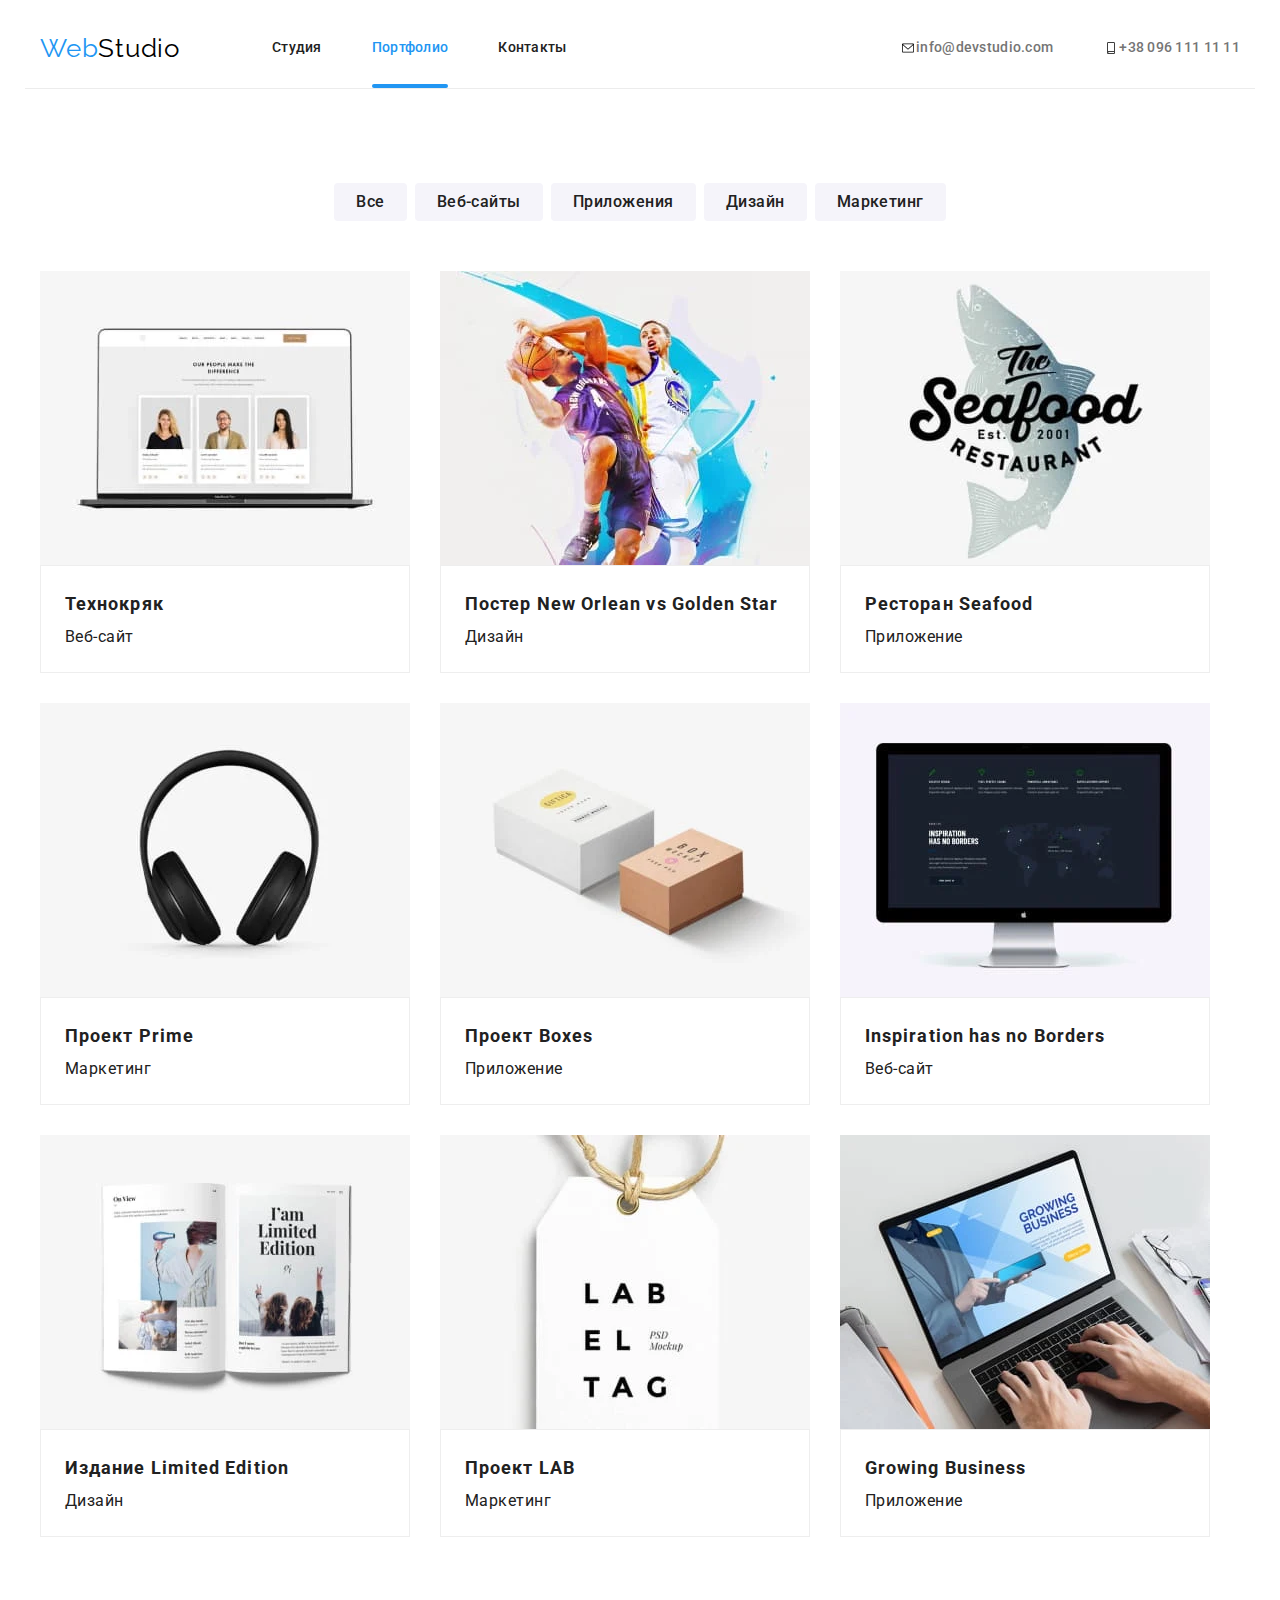
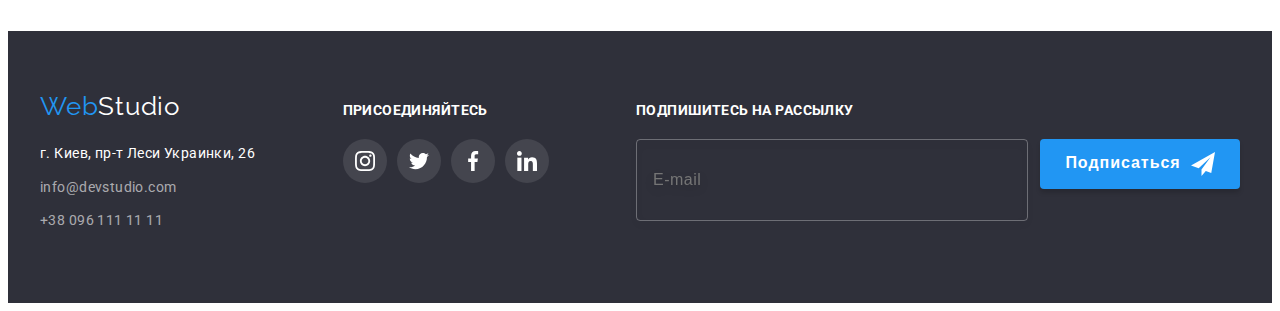
==== commit 0bbecfc2: "+ pictures portfolio" ====
--- a/portfolio.html
+++ b/portfolio.html
@@ -146,8 +146,33 @@
           <li class="projects-list-item">
             <a class="projects-link link" href="#">
               <div class="projects-img-wrapper">
-                <img class="projects-img" src="./images/portfolio/img1.jpg" alt="сайт технокряк" width="370"
-                  height="294" />
+                <picture class="picture">
+              <source media="(min-width: 1200px)" srcset="
+                    ./images/desktop/portfolio/img.webp    1x,
+                    ./images/desktop/portfolio/img@2x.webp 2x
+                  " type="image/webp" />
+              <source media="(min-width: 1200px)" srcset="
+                    ./images/desktop/portfolio/img.jpg    1x,
+                    ./images/desktop/portfolio/img@2x.jpg 2x
+                  " />
+              <source media="(min-width: 768px)" srcset="
+                    ./images/tablet/portfolio/img.webp    1x,
+                    ./images/tablet/portfolio/img@2x.webp 2x
+                  " type="image/webp" />
+              <source media="(min-width: 768px)" srcset="
+                    ./images/tablet/portfolio/img.jpg    1x,
+                    ./images/tablet/portfolio/img@2x.jpg 2x
+                  " />
+              <source media="(min-width: 480px)" srcset="
+                    ./images/mobile/portfolio/img.webp    1x,
+                    ./images/mobile/portfolio/img@2x.webp 2x
+                  " type="image/webp" />
+              <source media="(min-width: 480px)" srcset="
+                    ./images/mobile/portfolio/img.jpg    1x,
+                    ./images/mobile/portfolio/img@2x.jpg 2x
+                  " />
+                <img class="projects-img" src="./images/mobile/portfolio/img.jpg" alt="сайт технокряк" />
+                  </picture>
                 <p class="overlay">
                   Технокряк это современная площадка распространения
                   коронавируса. Компании используют эту платформу для
@@ -163,8 +188,33 @@
           <li class="projects-list-item">
             <a class="projects-link link" href="#">
               <div class="projects-img-wrapper">
-                <img class="projects-img" src="./images/portfolio/img2.jpg" alt="постер два баскетболісти" width="370"
-                  height="294" />
+                <picture class="picture">
+              <source media="(min-width: 1200px)" srcset="
+                    ./images/desktop/portfolio/img-1.webp    1x,
+                    ./images/desktop/portfolio/img-1@2x.webp 2x
+                  " type="image/webp" />
+              <source media="(min-width: 1200px)" srcset="
+                    ./images/desktop/portfolio/img-1.jpg    1x,
+                    ./images/desktop/portfolio/img-1@2x.jpg 2x
+                  " />
+              <source media="(min-width: 768px)" srcset="
+                    ./images/tablet/portfolio/img-1.webp    1x,
+                    ./images/tablet/portfolio/img-1@2x.webp 2x
+                  " type="image/webp" />
+              <source media="(min-width: 768px)" srcset="
+                    ./images/tablet/portfolio/img-1.jpg    1x,
+                    ./images/tablet/portfolio/img-1@2x.jpg 2x
+                  " />
+              <source media="(min-width: 480px)" srcset="
+                    ./images/mobile/portfolio/img-1.webp    1x,
+                    ./images/mobile/portfolio/img-1@2x.webp 2x
+                  " type="image/webp" />
+              <source media="(min-width: 480px)" srcset="
+                    ./images/mobile/portfolio/img-1.jpg    1x,
+                    ./images/mobile/portfolio/img-1@2x.jpg 2x
+                  " />
+                <img class="projects-img" src="./images/mobile/portfolio/img-1.jpg" alt="постер два баскетболісти" />
+                  </picture>
                 <p class="overlay">
                   Технокряк это современная площадка распространения
                   коронавируса. Компании используют эту платформу для
@@ -182,8 +232,33 @@
           <li class="projects-list-item">
             <a class="projects-link link" href="#">
               <div class="projects-img-wrapper">
-                <img class="projects-img" src="./images/portfolio/img3.jpg" alt="емблема ресторану" width="370"
-                  height="294" />
+                <picture class="picture">
+              <source media="(min-width: 1200px)" srcset="
+                    ./images/desktop/portfolio/img-2.webp    1x,
+                    ./images/desktop/portfolio/img-2@2x.webp 2x
+                  " type="image/webp" />
+              <source media="(min-width: 1200px)" srcset="
+                    ./images/desktop/portfolio/img-2.jpg    1x,
+                    ./images/desktop/portfolio/img-2@2x.jpg 2x
+                  " />
+              <source media="(min-width: 768px)" srcset="
+                    ./images/tablet/portfolio/img-2.webp    1x,
+                    ./images/tablet/portfolio/img-2@2x.webp 2x
+                  " type="image/webp" />
+              <source media="(min-width: 768px)" srcset="
+                    ./images/tablet/portfolio/img-2.jpg    1x,
+                    ./images/tablet/portfolio/img-2@2x.jpg 2x
+                  " />
+              <source media="(min-width: 480px)" srcset="
+                    ./images/mobile/portfolio/img-2.webp    1x,
+                    ./images/mobile/portfolio/img-2@2x.webp 2x
+                  " type="image/webp" />
+              <source media="(min-width: 480px)" srcset="
+                    ./images/mobile/portfolio/img-2.jpg    1x,
+                    ./images/mobile/portfolio/img-2@2x.jpg 2x
+                  " />
+                <img class="projects-img" src="./images/mobile/portfolio/img-2.jpg" alt="емблема ресторану" />
+                  </picture>
                 <p class="overlay">
                   Технокряк это современная площадка распространения
                   коронавируса. Компании используют эту платформу для
@@ -201,8 +276,34 @@
           <li class="projects-list-item">
             <a class="projects-link link" href="#">
               <div class="projects-img-wrapper">
-                <img class="projects-img" src="./images/portfolio/img4.jpg" alt="навушники" width="370" height="294" />
-                <p class="overlay">
+                <picture class="picture">
+              <source media="(min-width: 1200px)" srcset="
+                    ./images/desktop/portfolio/img-3.webp    1x,
+                    ./images/desktop/portfolio/img-3@2x.webp 2x
+                  " type="image/webp" />
+              <source media="(min-width: 1200px)" srcset="
+                    ./images/desktop/portfolio/img-3.jpg    1x,
+                    ./images/desktop/portfolio/img-3@2x.jpg 2x
+                  " />
+              <source media="(min-width: 768px)" srcset="
+                    ./images/tablet/portfolio/img-3.webp    1x,
+                    ./images/tablet/portfolio/img-3@2x.webp 2x
+                  " type="image/webp" />
+              <source media="(min-width: 768px)" srcset="
+                    ./images/tablet/portfolio/img-3.jpg    1x,
+                    ./images/tablet/portfolio/img-3@2x.jpg 2x
+                  " />
+              <source media="(min-width: 480px)" srcset="
+                    ./images/mobile/portfolio/img-3.webp    1x,
+                    ./images/mobile/portfolio/img-3@2x.webp 2x
+                  " type="image/webp" />
+              <source media="(min-width: 480px)" srcset="
+                    ./images/mobile/portfolio/img-3.jpg    1x,
+                    ./images/mobile/portfolio/img-3@2x.jpg 2x
+                  " />
+                <img class="projects-img" src="./images/mobile/portfolio/img-3.jpg" alt="навушники" />
+              </picture>
+              <p class="overlay">
                   Технокряк это современная площадка распространения
                   коронавируса. Компании используют эту платформу для
                   цифрового шпионажа и атак на защищённые сервера конкурентов.
@@ -217,8 +318,33 @@
           <li class="projects-list-item">
             <a class="projects-link link" href="#">
               <div class="projects-img-wrapper">
-                <img class="projects-img" src="./images/portfolio/img5.jpg" alt="дві коробки" width="370"
-                  height="294" />
+                <picture class="picture">
+              <source media="(min-width: 1200px)" srcset="
+                    ./images/desktop/portfolio/img-4.webp    1x,
+                    ./images/desktop/portfolio/img-4@2x.webp 2x
+                  " type="image/webp" />
+              <source media="(min-width: 1200px)" srcset="
+                    ./images/desktop/portfolio/img-4.jpg    1x,
+                    ./images/desktop/portfolio/img-4@2x.jpg 2x
+                  " />
+              <source media="(min-width: 768px)" srcset="
+                    ./images/tablet/portfolio/img-4.webp    1x,
+                    ./images/tablet/portfolio/img-4@2x.webp 2x
+                  " type="image/webp" />
+              <source media="(min-width: 768px)" srcset="
+                    ./images/tablet/portfolio/img-4.jpg    1x,
+                    ./images/tablet/portfolio/img-4@2x.jpg 2x
+                  " />
+              <source media="(min-width: 480px)" srcset="
+                    ./images/mobile/portfolio/img-4.webp    1x,
+                    ./images/mobile/portfolio/img-4@2x.webp 2x
+                  " type="image/webp" />
+              <source media="(min-width: 480px)" srcset="
+                    ./images/mobile/portfolio/img-4.jpg    1x,
+                    ./images/mobile/portfolio/img-4@2x.jpg 2x
+                  " />
+                <img class="projects-img" src="./images/mobile/portfolio/img-4.jpg" alt="дві коробки" />
+                  </picture>
                 <p class="overlay">
                   Технокряк это современная площадка распространения
                   коронавируса. Компании используют эту платформу для
@@ -236,7 +362,33 @@
           <li class="projects-list-item">
             <a class="projects-link link" href="#">
               <div class="projects-img-wrapper">
-                <img class="projects-img" src="./images/portfolio/img6.jpg" alt="монітор" width="370" height="294" />
+                <picture class="picture">
+              <source media="(min-width: 1200px)" srcset="
+                    ./images/desktop/portfolio/img-5.webp    1x,
+                    ./images/desktop/portfolio/img-5@2x.webp 2x
+                  " type="image/webp" />
+              <source media="(min-width: 1200px)" srcset="
+                    ./images/desktop/portfolio/img-5.jpg    1x,
+                    ./images/desktop/portfolio/img-5@2x.jpg 2x
+                  " />
+              <source media="(min-width: 768px)" srcset="
+                    ./images/tablet/portfolio/img-5.webp    1x,
+                    ./images/tablet/portfolio/img-5@2x.webp 2x
+                  " type="image/webp" />
+              <source media="(min-width: 768px)" srcset="
+                    ./images/tablet/portfolio/img-5.jpg    1x,
+                    ./images/tablet/portfolio/img-5@2x.jpg 2x
+                  " />
+              <source media="(min-width: 480px)" srcset="
+                    ./images/mobile/portfolio/img-5.webp    1x,
+                    ./images/mobile/portfolio/img-5@2x.webp 2x
+                  " type="image/webp" />
+              <source media="(min-width: 480px)" srcset="
+                    ./images/mobile/portfolio/img-5.jpg    1x,
+                    ./images/mobile/portfolio/img-5@2x.jpg 2x
+                  " />
+                <img class="projects-img" src="./images/mobile/portfolio/img-5.jpg" alt="монітор" />
+                </picture>
                 <p class="overlay">
                   Технокряк это современная площадка распространения
                   коронавируса. Компании используют эту платформу для
@@ -254,8 +406,33 @@
           <li class="projects-list-item">
             <a class="projects-link link" href="#">
               <div class="projects-img-wrapper">
-                <img class="projects-img" src="./images/portfolio/img7.jpg" alt="відкрита книга" width="370"
-                  height="294" />
+                <picture class="picture">
+              <source media="(min-width: 1200px)" srcset="
+                    ./images/desktop/portfolio/img-6.webp    1x,
+                    ./images/desktop/portfolio/img-6@2x.webp 2x
+                  " type="image/webp" />
+              <source media="(min-width: 1200px)" srcset="
+                    ./images/desktop/portfolio/img-6.jpg    1x,
+                    ./images/desktop/portfolio/img-6@2x.jpg 2x
+                  " />
+              <source media="(min-width: 768px)" srcset="
+                    ./images/tablet/portfolio/img-6.webp    1x,
+                    ./images/tablet/portfolio/img-6@2x.webp 2x
+                  " type="image/webp" />
+              <source media="(min-width: 768px)" srcset="
+                    ./images/tablet/portfolio/img-6.jpg    1x,
+                    ./images/tablet/portfolio/img-6@2x.jpg 2x
+                  " />
+              <source media="(min-width: 480px)" srcset="
+                    ./images/mobile/portfolio/img-6.webp    1x,
+                    ./images/mobile/portfolio/img-6@2x.webp 2x
+                  " type="image/webp" />
+              <source media="(min-width: 480px)" srcset="
+                    ./images/mobile/portfolio/img-6.jpg    1x,
+                    ./images/mobile/portfolio/img-6@2x.jpg 2x
+                  " />
+                <img class="projects-img" src="./images/mobile/portfolio/img-6.jpg" alt="відкрита книга" />
+                  </picture>
                 <p class="overlay">
                   Технокряк это современная площадка распространения
                   коронавируса. Компании используют эту платформу для
@@ -273,8 +450,33 @@
           <li class="projects-list-item">
             <a class="projects-link link" href="#">
               <div class="projects-img-wrapper">
-                <img class="projects-img" src="./images/portfolio/img8.jpg" alt="шильдик компанії" width="370"
-                  height="294" />
+                <picture class="picture">
+              <source media="(min-width: 1200px)" srcset="
+                    ./images/desktop/portfolio/img-7.webp    1x,
+                    ./images/desktop/portfolio/img-7@2x.webp 2x
+                  " type="image/webp" />
+              <source media="(min-width: 1200px)" srcset="
+                    ./images/desktop/portfolio/img-7.jpg    1x,
+                    ./images/desktop/portfolio/img-7@2x.jpg 2x
+                  " />
+              <source media="(min-width: 768px)" srcset="
+                    ./images/tablet/portfolio/img-7.webp    1x,
+                    ./images/tablet/portfolio/img-7@2x.webp 2x
+                  " type="image/webp" />
+              <source media="(min-width: 768px)" srcset="
+                    ./images/tablet/portfolio/img-7.jpg    1x,
+                    ./images/tablet/portfolio/img-7@2x.jpg 2x
+                  " />
+              <source media="(min-width: 480px)" srcset="
+                    ./images/mobile/portfolio/img-7.webp    1x,
+                    ./images/mobile/portfolio/img-7@2x.webp 2x
+                  " type="image/webp" />
+              <source media="(min-width: 480px)" srcset="
+                    ./images/mobile/portfolio/img-7.jpg    1x,
+                    ./images/mobile/portfolio/img-7@2x.jpg 2x
+                  " />
+                <img class="projects-img" src="./images/mobile/portfolio/img-7.jpg" alt="шильдик компанії" />
+                  </picture>
                 <p class="overlay">
                   Технокряк это современная площадка распространения
                   коронавируса. Компании используют эту платформу для
@@ -292,8 +494,33 @@
           <li class="projects-list-item">
             <a class="projects-link link" href="#">
               <div class="projects-img-wrapper">
-                <img class="projects-img" src="./images/portfolio/img9.jpg" alt="людина працює за ноутбуком" width="370"
-                  height="294" />
+                <picture class="picture">
+              <source media="(min-width: 1200px)" srcset="
+                    ./images/desktop/portfolio/img-8.webp    1x,
+                    ./images/desktop/portfolio/img-8@2x.webp 2x
+                  " type="image/webp" />
+              <source media="(min-width: 1200px)" srcset="
+                    ./images/desktop/portfolio/img-8.jpg    1x,
+                    ./images/desktop/portfolio/img-8@2x.jpg 2x
+                  " />
+              <source media="(min-width: 768px)" srcset="
+                    ./images/tablet/portfolio/img-8.webp    1x,
+                    ./images/tablet/portfolio/img-8@2x.webp 2x
+                  " type="image/webp" />
+              <source media="(min-width: 768px)" srcset="
+                    ./images/tablet/portfolio/img-8.jpg    1x,
+                    ./images/tablet/portfolio/img-8@2x.jpg 2x
+                  " />
+              <source media="(min-width: 480px)" srcset="
+                    ./images/mobile/portfolio/img-8.webp    1x,
+                    ./images/mobile/portfolio/img-8@2x.webp 2x
+                  " type="image/webp" />
+              <source media="(min-width: 480px)" srcset="
+                    ./images/mobile/portfolio/img-8.jpg    1x,
+                    ./images/mobile/portfolio/img-8@2x.jpg 2x
+                  " />
+                <img class="projects-img" src="./images/mobile/portfolio/img-8.jpg" alt="людина працює за ноутбуком" />
+                  </picture>
                 <p class="overlay">
                   Технокряк это современная площадка распространения
                   коронавируса. Компании используют эту платформу для
--- a/css/main.min.css
+++ b/css/main.min.css
@@ -1,2 +1,2 @@
-:root{--filters-btn-bgr-color: #f5f4fa;--btn-hover-color: #188ce8;--main-background-color: #2f303a;--main-title-color: #ffffff;--grey-text-color: #757575;--suptitle-color: #212121;--logo-color: #000000;--accent-color: #2196f3;--bg-color: #c4c4c4;--social-link-color: #afb1b8;--main-font: "Roboto", "Arial", sans-serif;--secondary-font: "Raleway", sans-serif;--transition-timing-function: cubic-bezier(0.4, 0, 0.2, 1)}.visually-hidden{position:absolute;width:1px;height:1px;margin:-1px;border:0;padding:0;white-space:nowrap;clip-path:inset(100%);clip:rect(0 0 0 0);overflow:hidden}h1,h2,h3,h4,h5,h6,p{margin-top:0;margin-bottom:0}ul,ol{margin-top:0;margin-bottom:0;padding-left:0}img{display:block;width:100%;height:auto;margin:0 auto}body{font-family:"Roboto", sans-serif}.list{list-style:none}.link{text-decoration:none}.section{padding-bottom:60px;padding-top:60px}@media screen and (min-width: 1200px){.section{padding-bottom:94px;padding-top:94px}}.container{padding-left:15px;padding-right:15px}@media screen and (min-width: 480px){.container{width:480px;margin:0 auto}}@media screen and (min-width: 768px){.container{width:768px}}@media screen and (min-width: 1200px){.container{width:1200px}}.logo{font-family:var(--secondary-font);font-size:26px;line-height:1.19;letter-spacing:0.03em;color:var(--logo-color)}.logo_color{font-family:var(--secondary-font);font-size:26px;line-height:1.19;letter-spacing:0.03em;color:var(--accent-color)}.menu .link.current{color:var(--accent-color)}.current{position:relative}.current::after{position:absolute;bottom:0;content:"";display:block;width:100%;height:4px;background-color:var(--accent-color);border-radius:2px}.main-title{margin-bottom:30px;font-weight:900;font-size:26px;line-height:1.6;text-align:center;letter-spacing:0.06em;text-transform:uppercase;color:var(--main-title-color)}@media screen and (min-width: 1200px){.main-title{font-size:44px;line-height:1.36}}.popup-btn{background-color:var(--accent-color);font-weight:700;font-size:16px;line-height:1.87;display:flex;align-items:center;justify-content:center;width:200px;height:50px;letter-spacing:0.06em;color:var(--main-title-color);cursor:pointer;box-shadow:0px 4px 4px rgba(0,0,0,0.15);border:none;border-radius:4px;margin:0 auto;transition:background-color 250ms var(--transition-timing-function)}.popup-btn:hover,.popup-btn:focus{background:var(--btn-hover-color)}.main-suptitle{font-size:28px;line-height:1.18;letter-spacing:0.03em;text-align:center;color:var(--suptitle-color);margin-bottom:30px}@media screen and (min-width: 1200px){.main-suptitle{font-size:36px;line-height:1.17;margin-bottom:50px}}.suptitle{font-size:14px;line-height:1.14;letter-spacing:0.03em;text-transform:uppercase;color:var(--suptitle-color);margin-bottom:10px}@media screen and (max-width: 480px){.suptitle{text-align:center}}.social-list{display:flex;align-items:center;justify-content:space-between;width:206px;margin:0 auto}.social-link{display:flex;justify-content:center;align-items:center;width:44px;height:44px;border-radius:50%;color:var(--social-link-color);transition:background-color 250ms var(--transition-timing-function)}.social-link:hover,.social-link:focus{color:var(--main-title-color);background-color:var(--accent-color)}.social-icon{fill:currentColor;width:20px;height:20px}.filters-btn{border:none;font-family:"Roboto", sans-serif;font-weight:500;font-size:16px;line-height:1.62;text-align:center;letter-spacing:0.03em;color:var(--suptitle-color);background:var(--filters-btn-bgr-color);border-radius:4px;padding:6px 22px;transition:color 250ms var(--transition-timing-function)}.filters-btn:hover,.filters-btn:focus{background:var(--accent-color);color:var(--main-title-color);box-shadow:0px 3px 1px rgba(0,0,0,0.1),0px 1px 2px rgba(0,0,0,0.08),0px 2px 2px rgba(0,0,0,0.12);border-radius:4px;font-weight:500;font-size:16px;line-height:1.62;text-align:center;letter-spacing:0.03em;transition:color 250ms var(--transition-timing-function)}.modal-form{display:flex;flex-direction:column}.modal-form-title{font-weight:700;font-size:20px;line-height:1.5;letter-spacing:0.03em;text-align:center;color:var(--suptitle-color);margin-bottom:12px}.modal-form-label{font-size:12px;line-height:1.16;letter-spacing:0.01em;color:var(--grey-text-color);margin-bottom:10px}.modal-form-label-wrapper{position:relative;display:block;margin-top:4px}.modal-form-input{width:100%;height:40px;border:1px solid rgba(33,33,33,0.2);border-radius:4px;padding-left:42px}.modal-form-input:focus{outline:none;border-color:var(--accent-color);transition:border-color 250ms var(--transition-timing-function)}.input-icon{position:absolute;top:50%;transform:translateY(-50%);left:12px;width:18px;height:18px}.modal-form-input:focus+.input-icon{fill:var(--accent-color);transition:fill 250ms var(--transition-timing-function)}.modal-form-message{width:100%;height:120px;border:1px solid rgba(33,33,33,0.2);border-radius:4px;margin-top:4px;padding:12px 16px;resize:none;transition:border-color 250ms var(--transition-timing-function)}.modal-form-message::placeholder{font-size:12px;line-height:1.16;letter-spacing:0.01em;color:rgba(117,117,117,0.5)}.modal-form-message:focus{outline:none;border-color:var(--accent-color)}.modal-form-checkbox-label{display:flex;align-items:center;justify-content:center;font-size:14px;line-height:1.7;letter-spacing:0.03em;color:var(--grey-text-color);margin-bottom:30px}.modal-form-checkbox:checked+.modal-form-checkbox-label::before{background-image:url(../images/icons/iconcheck.svg)}.modal-form-checkbox-label::before{display:block;content:"";background-image:url(../images/icons/viconcheck.svg);width:16px;height:15px;cursor:pointer;margin-right:8px}.modal-form-checkbox-link{text-decoration-line:underline;color:var(--accent-color)}.modal-form-btn{align-self:center;font-weight:700;font-size:16px;line-height:1.8;letter-spacing:0.06em;width:200px;height:50px;background:var(--accent-color);box-shadow:0px 4px 4px rgba(0,0,0,0.15);border-radius:4px;border:none;color:var(--main-title-color);transition:background-color 250ms var(--transition-timing-function)}.modal-form-btn:hover,.modal-form-btn:focus{background:var(--btn-hover-color)}.modal{position:absolute;top:50%;left:50%;width:528px;height:582px;background-color:var(--main-title-color);transform:translate(-50%, -50%);padding:40px;box-shadow:0px 1px 3px rgba(0,0,0,0.12),0px 1px 1px rgba(0,0,0,0.14),0px 2px 1px rgba(0,0,0,0.2);border-radius:4px}.close-btn{position:absolute;top:8px;right:8px;width:30px;height:30px;border-radius:50%;border:1px solid rgba(0,0,0,0.1);background-color:transparent;cursor:pointer;padding:0}.close-btn:hover,.close-btn:focus{fill:var(--accent-color);transition:fill 250ms var(--transition-timing-function)}.close-btn-icon{width:11px;height:11px}.backdrop{position:fixed;top:0;left:0;width:100vw;height:100vh;background-color:rgba(0,0,0,0.2);transition:opacity 250ms linear, visibility 250ms linear}.is-hidden{opacity:0;visibility:hidden;pointer-events:none}.menu{display:none}.contact-menu{display:none}.burger-btn{background-color:transparent;border:none;padding:0px}.burger-btn__icon{width:40px;height:40px;margin:10px 0px}.burger-btn__icon:hover{fill:var(--accent-color)}.header_container{display:flex;align-items:center;justify-content:space-between;border-bottom:1px solid #ececec}.mobile-menu{position:fixed;z-index:100;top:0;left:0;width:100vw;height:100vh;background-color:var(--main-title-color);opacity:0;visibility:hidden;pointer-events:none;transition:opacity 250ms var(--transition-timing-function),visibility 250ms var(--transition-timing-function)}.mobile-menu.is-open{opacity:1;visibility:visible;pointer-events:auto}.mobile-menu__close-btn{position:absolute;top:10px;right:15px;background-color:transparent;border:none;padding:0px}.mobile-menu__close-icon{width:40px;height:40px}.mobile-menu__container{position:relative}@media screen and (min-width: 768px){.burger-btn{display:none}.navigation{display:flex;align-items:center;justify-content:space-between}.logo_header{margin-right:88px}.menu{display:flex;align-items:center}.menu .menu__link{display:block;padding-top:32px;padding-bottom:32px}.menu__item:not(:last-child){margin-right:50px}.menu__link{font-weight:500;font-size:14px;line-height:1.14;letter-spacing:0.02em;color:var(--suptitle-color);transition:color 250ms var(--transition-timing-function)}.menu__link:hover,.menu__link:focus{color:var(--accent-color)}.contact-menu{display:inline-block;align-items:center;margin-left:auto}.contact-menu__mail-link{margin-bottom:10px}.contact-menu__mail-link,.contact-menu__tel-link{display:flex;align-items:center;font-weight:500;font-size:14px;line-height:1.14;letter-spacing:0.02em;color:var(--grey-text-color);transition:color 250ms var(--transition-timing-function)}.contact-menu__mail-link:hover,.contact-menu__mail-link:focus,.contact-menu__tel-link:hover,.contact-menu__tel-link:focus{color:var(--accent-color)}}@media screen and (min-width: 1200px){.logo_header{margin-right:92px}.contact-menu{display:flex}.contact-menu .contact-menu__item:not(:last-child){margin-right:50px}.contact-menu__mail-link,.contact-menu__tel-link{padding-top:32px;padding-bottom:32px;margin:0}}.hero-section{background-color:var(--bg-color);background-image:linear-gradient(to right, rgba(47,48,58,0.4), rgba(47,48,58,0.4)),url(../images/mobile/bg-main.jpg);padding-top:118px;padding-bottom:118px;background-position:center;background-repeat:no-repeat;background-size:cover;min-height:400px;outline:1px solid #000000;margin:0 auto}@media screen and (min-device-pixel-ratio: 2) and (min-width: 320px), (min-resolution: 192dpi) and (min-width: 320px), (min-resolution: 2dppx) and (min-width: 320px){.hero-section{background-image:url(../images/mobile/bg-main@2x.jpg)}}@media screen and (min-width: 768px){.hero-section{background-image:url(../images/tablet/bg-main.jpg)}}@media screen and (min-device-pixel-ratio: 2) and (min-width: 768px), (min-resolution: 192dpi) and (min-width: 768px), (min-resolution: 2dppx) and (min-width: 768px){.hero-section{background-image:url(../images/tablet/bg-main@2x.jpg)}}@media screen and (min-width: 1200px){.hero-section{background-image:url(../images/desktop/bg-main.jpg);padding-top:200px;padding-bottom:200px;max-width:1600px;height:600px}}@media screen and (min-device-pixel-ratio: 2) and (min-width: 1200px), (min-resolution: 192dpi) and (min-width: 1200px), (min-resolution: 2dppx) and (min-width: 1200px){.hero-section{background-image:url(../images/desktop/bg-main@2x.jpg)}}.features-icon-bgr{background-color:var(--filters-btn-bgr-color);display:flex;align-items:center;justify-content:center;height:120px;border-radius:4px;margin-bottom:30px}.features-text{font-size:14px;line-height:1.14;line-height:24px;letter-spacing:0.03em;color:var(--grey-text-color)}@media screen and (min-width: 768px){.features-list{display:flex;flex-wrap:wrap;margin-left:-30px;margin-top:-30px}.features-list-item{width:calc((100% - 60px) / 2);margin-left:30px;margin-top:30px}}@media screen and (min-width: 1200px){.features-list-item{width:270px}}.about-list{display:flex;justify-content:space-between}.about-list-wrapper{position:relative}.about-list-wraper-title{position:absolute;bottom:0;width:100%;height:70px;display:flex;align-items:center;justify-content:center;font-weight:700;font-size:14px;line-height:1.14;text-align:center;text-transform:uppercase;color:var(--main-title-color);background-color:rgba(47,48,58,0.8)}@media screen and (max-width: 1199px){.about-section{display:none}}.about-section{padding-top:0px}.our-team-section{background-color:var(--filters-btn-bgr-color);margin:0 auto}.our-team-suptitle{font-weight:500;font-size:16px;line-height:1.18;text-align:center;letter-spacing:0.03em;color:var(--suptitle-color);margin-bottom:10px}.our-team-text{font-size:16px;line-height:1.18;text-align:center;letter-spacing:0.03em;color:var(--grey-text-color);margin-bottom:16px}.members{padding:24px 0}.our-team-list-item{background-color:var(--main-title-color);box-shadow:0px 1px 3px rgba(0,0,0,0.12),0px 1px 1px rgba(0,0,0,0.14),0px 2px 1px rgba(0,0,0,0.2);border-radius:0px 0px 4px 4px}.our-team-list-item:not(:last-child){margin-bottom:30px}@media screen and (min-width: 768px){.our-team-list{display:flex;flex-wrap:wrap;margin-left:-30px;margin-top:-30px}.our-team-list-item{width:calc((100% - 60px) / 2);margin-left:30px;margin-top:30px;margin-bottom:0px}.our-team-list-item:not(:last-child){margin-bottom:0px}}@media screen and (min-width: 1200px){.members{padding:30px 0}.our-team-list-item{width:unset}}.clients-list{display:flex;flex-wrap:wrap;align-items:center;justify-content:space-between;margin-left:-30px;margin-top:-30px}.clients-list-item{display:block;width:calc((100% - 60px) / 2);margin-left:30px;margin-top:30px}.clients-icon{fill:currentColor;width:106px;height:60px}.clients-link{display:flex;justify-content:center;align-items:center;color:var(--social-link-color);height:92px;border:1px solid var(--social-link-color);border-radius:4px;box-sizing:border-box;transition:color 250ms var(--transition-timing-function)}.clients-link:hover,.clients-link:focus{color:var(--accent-color);border-color:var(--accent-color)}@media screen and (min-width: 768px){.clients-list-item{width:calc((100% - 90px) / 3)}}@media screen and (min-width: 1200px){.clients-list-item{width:170px}}.footer{background-color:var(--main-background-color)}.footer-container{padding-top:60px;padding-bottom:60px}.logo-div{margin-bottom:20px}.last_logo{color:var(--main-title-color)}.address{font-style:normal;margin-top:20px}.footer-div-all{text-align:center}.address-div{margin-bottom:60px}.footer-social{margin-bottom:60px}.address-list__item{margin-bottom:10px}.address-list__link-maps{font-size:14px;line-height:1.71;letter-spacing:0.03em;color:var(--main-title-color)}.address-list__link-mail,.address-list__link-tel{font-size:14px;line-height:1.71;letter-spacing:0.03em;color:rgba(255,255,255,0.6);transition:color 250ms var(--transition-timing-function)}.address-list__link-mail:hover,.address-list__link-mail:focus,.address-list__link-tel:hover,.address-list__link-tel:focus{color:var(--accent-color)}.footer-social-title{margin-bottom:20px;padding-top:12px;font-weight:700;font-size:14px;line-height:1.14;letter-spacing:0.03em;color:var(--main-title-color);text-transform:uppercase}.social-list__footer-link{display:flex;justify-content:center;align-items:center;width:44px;height:44px;border-radius:50%;background-color:rgba(255,255,255,0.1);color:var(--main-title-color);transition:background-color 250ms var(--transition-timing-function)}.social-list__footer-link:hover,.social-list__footer-link:focus{color:var(--main-title-color);background-color:var(--accent-color)}.footer-social-icon{fill:currentColor;width:22px;height:22px}.subscribe-mail-title{display:block;font-weight:700;font-size:14px;line-height:1.14;letter-spacing:0.03em;text-transform:uppercase;color:var(--main-title-color);margin-bottom:20px;padding-top:12px}.footer-form__input-mail{width:450px;height:50px;border:1px solid rgba(255,255,255,0.3);border-radius:4px;filter:drop-shadow(0px 4px 4px rgba(0,0,0,0.15));background-color:transparent;font-size:16px;line-height:1.25;letter-spacing:0.03em;color:rgba(255,255,255,0.6);padding:15px 16px}.footer-form__input-mail :focus{outline:none;border-color:var(--accent-color);transition:border-color 250ms var(--transition-timing-function)}.subscribe-btn{display:flex;align-items:center;justify-content:center;width:200px;height:50px;background:var(--accent-color);box-shadow:0px 4px 4px rgba(0,0,0,0.15);border-radius:4px;border:none;color:var(--main-title-color);font-weight:700;font-size:16px;line-height:1.8;letter-spacing:0.06em;cursor:pointer;margin:20px auto 0px}.subscribe-btn :hover{background-color:var(--btn-hover-color);transition:background-color 250ms var(--transition-timing-function)}.subscribe-btn__icon{width:24px;height:24px;margin-left:10px}@media screen and (min-width: 768px){.footer-div-all{display:flex;flex-wrap:wrap;place-content:space-around}}@media screen and (min-width: 1200px){.footer-div-all{text-align:unset;place-content:space-between}.footer-form{display:flex}.subscribe-btn{margin:0px 0px 0px 12px}.footer-form__input-mail{width:358px}.footer-social,.address-div{margin:unset}}.filters-list{display:flex;justify-content:center;margin-bottom:34px}.filters-list-item{display:block}.filters-list-item:not(:last-child){margin-right:8px}.projects-list{display:flex;flex-wrap:wrap;margin-left:-30px;margin-top:-30px}.projects-list-item{margin-left:30px;margin-top:30px;background:var(--main-title-color)}.projects-list-item:hover{box-shadow:0px 1px 1px rgba(0,0,0,0.12),0px 4px 4px rgba(0,0,0,0.06),1px 4px 6px rgba(0,0,0,0.16)}.projects-suptitle{font-size:18px;line-height:2;letter-spacing:0.06em;color:var(--suptitle-color)}.projects-text{font-size:16px;line-height:1.87;letter-spacing:0.03em;color:var(--suptitle-color)}.project-list-item-div{padding:20px 24px;border:1px solid #eeeeee}.projects-link{display:block;position:relative}.projects-img-wrapper{position:relative;overflow:hidden}.overlay{position:absolute;top:0;left:0;width:100%;height:100%;font-size:18px;line-height:1.5;letter-spacing:0.03em;color:var(--main-title-color);background:rgba(33,150,243,0.9);overflow:auto;padding:63px 24px;transform:translateY(100%);transition:transform 250ms linear}.projects-link:hover .overlay,.projects-link:focus .overlay{transform:translateY(0%)}
+:root{--filters-btn-bgr-color: #f5f4fa;--btn-hover-color: #188ce8;--main-background-color: #2f303a;--main-title-color: #ffffff;--grey-text-color: #757575;--suptitle-color: #212121;--logo-color: #000000;--accent-color: #2196f3;--bg-color: #c4c4c4;--social-link-color: #afb1b8;--main-font: "Roboto", "Arial", sans-serif;--secondary-font: "Raleway", sans-serif;--transition-timing-function: cubic-bezier(0.4, 0, 0.2, 1)}.visually-hidden{position:absolute;width:1px;height:1px;margin:-1px;border:0;padding:0;white-space:nowrap;clip-path:inset(100%);clip:rect(0 0 0 0);overflow:hidden}h1,h2,h3,h4,h5,h6,p{margin-top:0;margin-bottom:0}ul,ol{margin-top:0;margin-bottom:0;padding-left:0}img{display:block;width:100%;height:auto;margin:0 auto}body{font-family:"Roboto", sans-serif}.list{list-style:none}.link{text-decoration:none}.section{padding-bottom:60px;padding-top:60px}@media screen and (min-width: 1200px){.section{padding-bottom:94px;padding-top:94px}}.container{padding-left:15px;padding-right:15px}@media screen and (min-width: 480px){.container{width:480px;margin:0 auto}}@media screen and (min-width: 768px){.container{width:768px}}@media screen and (min-width: 1200px){.container{width:1200px}}.logo{font-family:var(--secondary-font);font-size:26px;line-height:1.19;letter-spacing:0.03em;color:var(--logo-color)}.logo_color{font-family:var(--secondary-font);font-size:26px;line-height:1.19;letter-spacing:0.03em;color:var(--accent-color)}.menu .link.current{color:var(--accent-color)}.current{position:relative}.current::after{position:absolute;bottom:0;content:"";display:block;width:100%;height:4px;background-color:var(--accent-color);border-radius:2px}.main-title{margin-bottom:30px;font-weight:900;font-size:26px;line-height:1.6;text-align:center;letter-spacing:0.06em;text-transform:uppercase;color:var(--main-title-color)}@media screen and (min-width: 1200px){.main-title{font-size:44px;line-height:1.36}}.popup-btn{background-color:var(--accent-color);font-weight:700;font-size:16px;line-height:1.87;display:flex;align-items:center;justify-content:center;width:200px;height:50px;letter-spacing:0.06em;color:var(--main-title-color);cursor:pointer;box-shadow:0px 4px 4px rgba(0,0,0,0.15);border:none;border-radius:4px;margin:0 auto;transition:background-color 250ms var(--transition-timing-function)}.popup-btn:hover,.popup-btn:focus{background:var(--btn-hover-color)}.main-suptitle{font-size:28px;line-height:1.18;letter-spacing:0.03em;text-align:center;color:var(--suptitle-color);margin-bottom:30px}@media screen and (min-width: 1200px){.main-suptitle{font-size:36px;line-height:1.17;margin-bottom:50px}}.suptitle{font-size:14px;line-height:1.14;letter-spacing:0.03em;text-transform:uppercase;color:var(--suptitle-color);margin-bottom:10px}@media screen and (max-width: 480px){.suptitle{text-align:center}}.social-list{display:flex;align-items:center;justify-content:space-between;width:206px;margin:0 auto}.social-link{display:flex;justify-content:center;align-items:center;width:44px;height:44px;border-radius:50%;color:var(--social-link-color);transition:background-color 250ms var(--transition-timing-function)}.social-link:hover,.social-link:focus{color:var(--main-title-color);background-color:var(--accent-color)}.social-icon{fill:currentColor;width:20px;height:20px}.filters-btn{border:none;font-family:"Roboto", sans-serif;font-weight:500;font-size:16px;line-height:1.62;text-align:center;letter-spacing:0.03em;color:var(--suptitle-color);background:var(--filters-btn-bgr-color);border-radius:4px;padding:6px 22px;height:38px;transition:color 250ms var(--transition-timing-function);cursor:pointer}.filters-btn:hover,.filters-btn:focus{background:var(--accent-color);color:var(--main-title-color);box-shadow:0px 3px 1px rgba(0,0,0,0.1),0px 1px 2px rgba(0,0,0,0.08),0px 2px 2px rgba(0,0,0,0.12);border-radius:4px;font-weight:500;font-size:16px;line-height:1.62;text-align:center;letter-spacing:0.03em;transition:color 250ms var(--transition-timing-function)}.modal-form{display:flex;flex-direction:column}.modal-form-title{font-weight:700;font-size:20px;line-height:1.5;letter-spacing:0.03em;text-align:center;color:var(--suptitle-color);margin-bottom:12px}.modal-form-label{font-size:12px;line-height:1.16;letter-spacing:0.01em;color:var(--grey-text-color);margin-bottom:10px}.modal-form-label-wrapper{position:relative;display:block;margin-top:4px}.modal-form-input{width:100%;height:40px;border:1px solid rgba(33,33,33,0.2);border-radius:4px;padding-left:42px}.modal-form-input:focus{outline:none;border-color:var(--accent-color);transition:border-color 250ms var(--transition-timing-function)}.input-icon{position:absolute;top:50%;transform:translateY(-50%);left:12px;width:18px;height:18px}.modal-form-input:focus+.input-icon{fill:var(--accent-color);transition:fill 250ms var(--transition-timing-function)}.modal-form-message{width:100%;height:120px;border:1px solid rgba(33,33,33,0.2);border-radius:4px;margin-top:4px;padding:12px 16px;resize:none;transition:border-color 250ms var(--transition-timing-function)}.modal-form-message::placeholder{font-size:12px;line-height:1.16;letter-spacing:0.01em;color:rgba(117,117,117,0.5)}.modal-form-message:focus{outline:none;border-color:var(--accent-color)}.modal-form-checkbox-label{display:flex;align-items:center;justify-content:center;font-size:14px;line-height:1.7;letter-spacing:0.03em;color:var(--grey-text-color);margin-bottom:30px}.modal-form-checkbox:checked+.modal-form-checkbox-label::before{background-image:url(../images/icons/iconcheck.svg)}.modal-form-checkbox-label::before{display:block;content:"";background-image:url(../images/icons/viconcheck.svg);width:16px;height:15px;cursor:pointer;margin-right:8px}.modal-form-checkbox-link{text-decoration-line:underline;color:var(--accent-color)}.modal-form-btn{align-self:center;font-weight:700;font-size:16px;line-height:1.8;letter-spacing:0.06em;width:200px;height:50px;background:var(--accent-color);box-shadow:0px 4px 4px rgba(0,0,0,0.15);border-radius:4px;border:none;color:var(--main-title-color);transition:background-color 250ms var(--transition-timing-function)}.modal-form-btn:hover,.modal-form-btn:focus{background:var(--btn-hover-color)}.modal{position:absolute;top:50%;left:50%;width:528px;height:582px;background-color:var(--main-title-color);transform:translate(-50%, -50%);padding:40px;box-shadow:0px 1px 3px rgba(0,0,0,0.12),0px 1px 1px rgba(0,0,0,0.14),0px 2px 1px rgba(0,0,0,0.2);border-radius:4px}.close-btn{position:absolute;top:8px;right:8px;width:30px;height:30px;border-radius:50%;border:1px solid rgba(0,0,0,0.1);background-color:transparent;cursor:pointer;padding:0}.close-btn:hover,.close-btn:focus{fill:var(--accent-color);transition:fill 250ms var(--transition-timing-function)}.close-btn-icon{width:11px;height:11px}.backdrop{position:fixed;top:0;left:0;width:100vw;height:100vh;background-color:rgba(0,0,0,0.2);transition:opacity 250ms linear, visibility 250ms linear}.is-hidden{opacity:0;visibility:hidden;pointer-events:none}.menu{display:none}.contact-menu{display:none}.burger-btn{background-color:transparent;border:none;padding:0px}.burger-btn__icon{width:40px;height:40px;margin:10px 0px}.burger-btn__icon:hover{fill:var(--accent-color)}.header_container{display:flex;align-items:center;justify-content:space-between;border-bottom:1px solid #ececec}.mobile-menu{position:fixed;z-index:100;top:0;left:0;width:100vw;height:100vh;background-color:var(--main-title-color);opacity:0;visibility:hidden;pointer-events:none;transition:opacity 250ms var(--transition-timing-function),visibility 250ms var(--transition-timing-function)}.mobile-menu.is-open{opacity:1;visibility:visible;pointer-events:auto}.mobile-menu__close-btn{position:absolute;top:10px;right:15px;background-color:transparent;border:none;padding:0px}.mobile-menu__close-icon{width:40px;height:40px}.mobile-menu__container{position:relative}@media screen and (min-width: 768px){.burger-btn{display:none}.navigation{display:flex;align-items:center;justify-content:space-between}.logo_header{margin-right:88px}.menu{display:flex;align-items:center}.menu .menu__link{display:block;padding-top:32px;padding-bottom:32px}.menu__item:not(:last-child){margin-right:50px}.menu__link{font-weight:500;font-size:14px;line-height:1.14;letter-spacing:0.02em;color:var(--suptitle-color);transition:color 250ms var(--transition-timing-function)}.menu__link:hover,.menu__link:focus{color:var(--accent-color)}.contact-menu{display:inline-block;align-items:center;margin-left:auto}.contact-menu__mail-link{margin-bottom:10px}.contact-menu__mail-link,.contact-menu__tel-link{display:flex;align-items:center;font-weight:500;font-size:14px;line-height:1.14;letter-spacing:0.02em;color:var(--grey-text-color);transition:color 250ms var(--transition-timing-function)}.contact-menu__mail-link:hover,.contact-menu__mail-link:focus,.contact-menu__tel-link:hover,.contact-menu__tel-link:focus{color:var(--accent-color)}}@media screen and (min-width: 1200px){.logo_header{margin-right:92px}.contact-menu{display:flex}.contact-menu .contact-menu__item:not(:last-child){margin-right:50px}.contact-menu__mail-link,.contact-menu__tel-link{padding-top:32px;padding-bottom:32px;margin:0}}.hero-section{background-color:var(--bg-color);background-image:linear-gradient(to right, rgba(47,48,58,0.4), rgba(47,48,58,0.4)),url(../images/mobile/bg-main.jpg);padding-top:118px;padding-bottom:118px;background-position:center;background-repeat:no-repeat;background-size:cover;min-height:400px;outline:1px solid #000000;margin:0 auto}@media screen and (min-device-pixel-ratio: 2) and (min-width: 320px), (min-resolution: 192dpi) and (min-width: 320px), (min-resolution: 2dppx) and (min-width: 320px){.hero-section{background-image:url(../images/mobile/bg-main@2x.jpg)}}@media screen and (min-width: 768px){.hero-section{background-image:url(../images/tablet/bg-main.jpg)}}@media screen and (min-device-pixel-ratio: 2) and (min-width: 768px), (min-resolution: 192dpi) and (min-width: 768px), (min-resolution: 2dppx) and (min-width: 768px){.hero-section{background-image:url(../images/tablet/bg-main@2x.jpg)}}@media screen and (min-width: 1200px){.hero-section{background-image:url(../images/desktop/bg-main.jpg);padding-top:200px;padding-bottom:200px;max-width:1600px;height:600px}}@media screen and (min-device-pixel-ratio: 2) and (min-width: 1200px), (min-resolution: 192dpi) and (min-width: 1200px), (min-resolution: 2dppx) and (min-width: 1200px){.hero-section{background-image:url(../images/desktop/bg-main@2x.jpg)}}.features-icon-bgr{background-color:var(--filters-btn-bgr-color);display:flex;align-items:center;justify-content:center;height:120px;border-radius:4px;margin-bottom:30px}.features-text{font-size:14px;line-height:1.14;line-height:24px;letter-spacing:0.03em;color:var(--grey-text-color)}@media screen and (min-width: 768px){.features-list{display:flex;flex-wrap:wrap;margin-left:-30px;margin-top:-30px}.features-list-item{width:calc((100% - 60px) / 2);margin-left:30px;margin-top:30px}}@media screen and (min-width: 1200px){.features-list-item{width:270px}}.about-list{display:flex;justify-content:space-between}.about-list-wrapper{position:relative}.about-list-wraper-title{position:absolute;bottom:0;width:100%;height:70px;display:flex;align-items:center;justify-content:center;font-weight:700;font-size:14px;line-height:1.14;text-align:center;text-transform:uppercase;color:var(--main-title-color);background-color:rgba(47,48,58,0.8)}@media screen and (max-width: 1199px){.about-section{display:none}}.about-section{padding-top:0px}.our-team-section{background-color:var(--filters-btn-bgr-color);margin:0 auto}.our-team-suptitle{font-weight:500;font-size:16px;line-height:1.18;text-align:center;letter-spacing:0.03em;color:var(--suptitle-color);margin-bottom:10px}.our-team-text{font-size:16px;line-height:1.18;text-align:center;letter-spacing:0.03em;color:var(--grey-text-color);margin-bottom:16px}.members{padding:24px 0}.our-team-list-item{background-color:var(--main-title-color);box-shadow:0px 1px 3px rgba(0,0,0,0.12),0px 1px 1px rgba(0,0,0,0.14),0px 2px 1px rgba(0,0,0,0.2);border-radius:0px 0px 4px 4px}.our-team-list-item:not(:last-child){margin-bottom:30px}@media screen and (min-width: 768px){.our-team-list{display:flex;flex-wrap:wrap;margin-left:-30px;margin-top:-30px}.our-team-list-item{width:calc((100% - 60px) / 2);margin-left:30px;margin-top:30px;margin-bottom:0px}.our-team-list-item:not(:last-child){margin-bottom:0px}}@media screen and (min-width: 1200px){.members{padding:30px 0}.our-team-list-item{width:unset}}.clients-list{display:flex;flex-wrap:wrap;align-items:center;justify-content:space-between;margin-left:-30px;margin-top:-30px}.clients-list-item{display:block;width:calc((100% - 60px) / 2);margin-left:30px;margin-top:30px}.clients-icon{fill:currentColor;width:106px;height:60px}.clients-link{display:flex;justify-content:center;align-items:center;color:var(--social-link-color);height:92px;border:1px solid var(--social-link-color);border-radius:4px;box-sizing:border-box;transition:color 250ms var(--transition-timing-function)}.clients-link:hover,.clients-link:focus{color:var(--accent-color);border-color:var(--accent-color)}@media screen and (min-width: 768px){.clients-list-item{width:calc((100% - 90px) / 3)}}@media screen and (min-width: 1200px){.clients-list-item{width:170px}}.footer{background-color:var(--main-background-color)}.footer-container{padding-top:60px;padding-bottom:60px}.logo-div{margin-bottom:20px}.last_logo{color:var(--main-title-color)}.address{font-style:normal;margin-top:20px}.footer-div-all{text-align:center}.address-div{margin-bottom:60px}.footer-social{margin-bottom:60px}.address-list__item{margin-bottom:10px}.address-list__link-maps{font-size:14px;line-height:1.71;letter-spacing:0.03em;color:var(--main-title-color)}.address-list__link-mail,.address-list__link-tel{font-size:14px;line-height:1.71;letter-spacing:0.03em;color:rgba(255,255,255,0.6);transition:color 250ms var(--transition-timing-function)}.address-list__link-mail:hover,.address-list__link-mail:focus,.address-list__link-tel:hover,.address-list__link-tel:focus{color:var(--accent-color)}.footer-social-title{margin-bottom:20px;padding-top:12px;font-weight:700;font-size:14px;line-height:1.14;letter-spacing:0.03em;color:var(--main-title-color);text-transform:uppercase}.social-list__footer-link{display:flex;justify-content:center;align-items:center;width:44px;height:44px;border-radius:50%;background-color:rgba(255,255,255,0.1);color:var(--main-title-color);transition:background-color 250ms var(--transition-timing-function)}.social-list__footer-link:hover,.social-list__footer-link:focus{color:var(--main-title-color);background-color:var(--accent-color)}.footer-social-icon{fill:currentColor;width:22px;height:22px}.subscribe-mail-title{display:block;font-weight:700;font-size:14px;line-height:1.14;letter-spacing:0.03em;text-transform:uppercase;color:var(--main-title-color);margin-bottom:20px;padding-top:12px}.footer-form__input-mail{width:450px;height:50px;border:1px solid rgba(255,255,255,0.3);border-radius:4px;filter:drop-shadow(0px 4px 4px rgba(0,0,0,0.15));background-color:transparent;font-size:16px;line-height:1.25;letter-spacing:0.03em;color:rgba(255,255,255,0.6);padding:15px 16px}.footer-form__input-mail :focus{outline:none;border-color:var(--accent-color);transition:border-color 250ms var(--transition-timing-function)}.subscribe-btn{display:flex;align-items:center;justify-content:center;width:200px;height:50px;background:var(--accent-color);box-shadow:0px 4px 4px rgba(0,0,0,0.15);border-radius:4px;border:none;color:var(--main-title-color);font-weight:700;font-size:16px;line-height:1.8;letter-spacing:0.06em;cursor:pointer;margin:20px auto 0px}.subscribe-btn :hover{background-color:var(--btn-hover-color);transition:background-color 250ms var(--transition-timing-function)}.subscribe-btn__icon{width:24px;height:24px;margin-left:10px}@media screen and (min-width: 768px){.footer-div-all{display:flex;flex-wrap:wrap;place-content:space-around}}@media screen and (min-width: 1200px){.footer-div-all{text-align:unset;place-content:space-between}.footer-form{display:flex}.subscribe-btn{margin:0px 0px 0px 12px}.footer-form__input-mail{width:358px}.footer-social,.address-div{margin:unset}}.filters-list{display:flex;flex-wrap:wrap;align-items:center;margin-bottom:40px}.filters-list-item:nth-child(-n+5){margin-bottom:15px}.filters-list-item:not(:last-child){margin-right:8px}.projects-list-item:not(:last-child){margin-bottom:30px}.projects-suptitle{font-size:18px;line-height:2;letter-spacing:0.06em;color:var(--suptitle-color)}.projects-text{font-size:16px;line-height:1.87;letter-spacing:0.03em;color:var(--suptitle-color)}.project-list-item-div{padding:20px 24px;border:1px solid #eeeeee;flex-grow:1}.projects-img-wrapper{position:relative;overflow:hidden}.overlay{position:absolute;top:100%;left:0;width:100%;height:100%;font-size:18px;line-height:1.5;letter-spacing:0.03em;color:var(--main-title-color);background:rgba(33,150,243,0.9);overflow:auto;padding:63px 24px;transform:translateY(100%);transition:transform 250ms linear}.projects-link:hover .overlay,.projects-link:focus .overlay{transform:translateY(-100%)}@media screen and (min-width: 768px){.filters-list{justify-content:center;margin-bottom:30px}.filters-list-item:nth-child(-n+5){margin-bottom:unset}.projects-list{display:flex;flex-wrap:wrap;margin-left:-30px;margin-top:-30px}.projects-list-item{width:calc((100% - 60px) / 2);margin-left:30px;margin-top:30px;background:var(--main-title-color)}.projects-list-item:not(:last-child){margin-bottom:unset}.projects-list-item:hover{box-shadow:0px 1px 1px rgba(0,0,0,0.12),0px 4px 4px rgba(0,0,0,0.06),1px 4px 6px rgba(0,0,0,0.16)}.projects-link{display:flex;flex-direction:column;height:100%}}@media screen and (min-width: 1200px){.filters-list{margin-bottom:50px}.projects-list-item{width:unset}}
 /*# sourceMappingURL=main.min.css.map */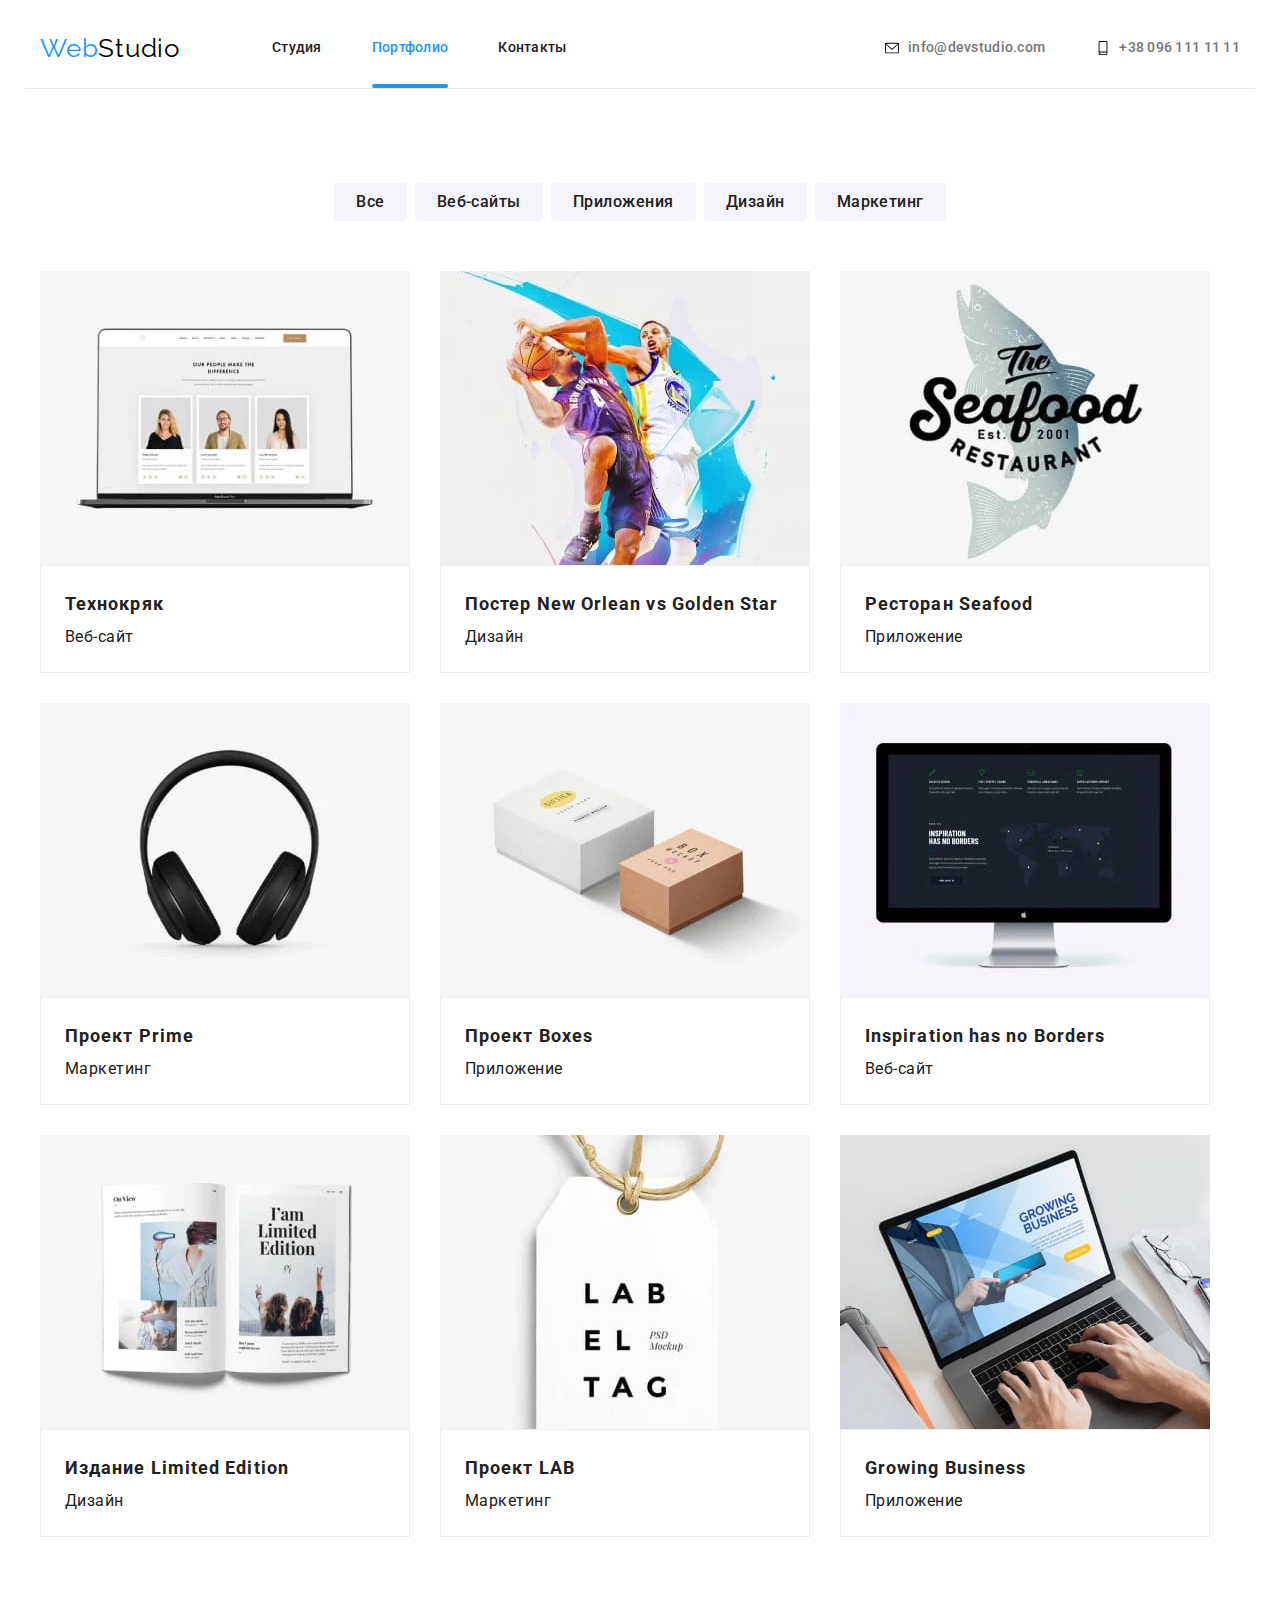
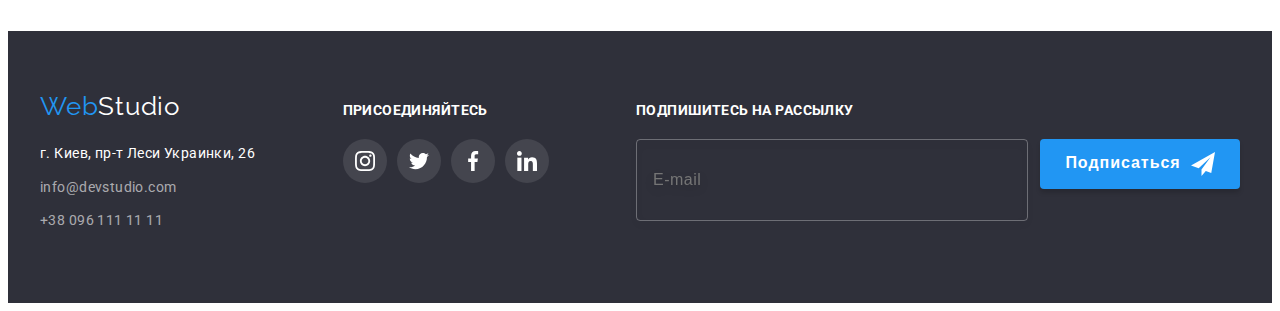
==== commit 891b2ef1: "delete comments" ====
--- a/portfolio.html
+++ b/portfolio.html
@@ -20,9 +20,7 @@
   <header class="header">
     <div class="container header_container">
       <nav class="navigation">
-        <a class="logo logo_header link" href="./"
-          ><span class="logo_color">Web</span>Studio</a
-        >
+        <a class="logo logo_header link" href="./"><span class="logo_color">Web</span>Studio</a>
         <ul class="menu list">
           <li class="menu__item">
             <a class="menu__link link" href="./">Студия</a>
@@ -42,22 +40,17 @@
       </button>
       <ul class="contact-menu list">
         <li class="contact-menu__item">
-          <a
-            class="contact-menu__mail-link link"
-            href="mailto:info@devstudio.com"
-          >
-            <svg class="contact-menu__contact-icon" width="16" height="12">
+          <a class="contact-menu__mail-link link" href="mailto:info@devstudio.com">
+            <svg class="contact-menu__contact-icon" width="16" height="14">
               <use href="./images/sprite.svg#icon-envelope"></use>
             </svg>
-            info@devstudio.com</a
-          >
+            info@devstudio.com</a>
         </li>
         <li class="contact-menu__item">
           <a class="contact-menu__tel-link link" href="tel:+380961111111">
-            <svg class="contact-menu__contact-icon" width="16" height="12">
-              <use href="./images/sprite.svg#icon-smartphone"></use></svg
-            >+38 096 111 11 11</a
-          >
+            <svg class="contact-menu__contact-icon" width="16" height="14">
+              <use href="./images/sprite.svg#icon-smartphone"></use>
+            </svg>+38 096 111 11 11</a>
         </li>
       </ul>
     </div>
@@ -65,53 +58,42 @@
       <div class="container mobile-menu__container">
         <button type="button" class="mobile-menu__close-btn" data-menu-close>
           <svg class="mobile-menu__close-icon">
-            <use
-              class="close-btn-linkk"
-              href="./images/sprite.svg#icon-close-btn"
-            ></use>
+            <use class="close-btn-linkk" href="./images/sprite.svg#icon-close-btn"></use>
           </svg>
-        </button>
+        </button>        
         <ul class="mobile-menu__nav list">
           <li class="mobile-menu__item">
-            <a href="" class="mobile-menu__link link">Студия</a>
+            <a href="./" class="mobile-menu__link link">Студия</a>
           </li>
           <li class="mobile-menu__item">
-            <a href="" class="mobile-menu__link link">Портфолио</a>
+            <a href="./portfolio.html" class="mobile-menu__link link">Портфолио</a>
           </li>
           <li class="mobile-menu__item">
-            <a href="" class="mobile-menu__link link">Контакты</a>
+            <a href="#contacts" class="mobile-menu__link link">Контакты</a>
           </li>
         </ul>
         <ul class="contact-mobile-menu list">
           <li class="contact-mobile-menu__item">
-            <a
-              class="contact-mobile-menu__mail-link link"
-              href="mailto:info@devstudio.com"
-            >
-              info@devstudio.com</a
-            >
+            <a class="contact-mobile-menu__tel-link link" href="tel:+380961111111">
+              +38 096 111 11 11</a>
           </li>
           <li class="contact-mobile-menu__item">
-            <a
-              class="contact-mobile-menu__tel-link link"
-              href="tel:+380961111111"
-            >
-              +38 096 111 11 11</a
-            >
+            <a class="contact-mobile-menu__mail-link link" href="mailto:info@devstudio.com">
+              info@devstudio.com</a>
           </li>
         </ul>
-        <ul class="social-list list">
-          <li class="mobile-list-item">
-            <a class="social-link link" href="#"> Instagram </a>
-          </li>
-          <li class="mobile-list-item">
-            <a class="social-link link" href="#"> Twitter </a>
-          </li>
-          <li class="mobile-list-item">
-            <a class="social-link link" href="#"> Facebook </a>
-          </li>
-          <li class="mobile-list-item">
-            <a class="social-link link" href="#"> LinkedIn </a>
+        <ul class="mobile-social-list list">
+          <li class="mobile-social-list__item">
+            <a class="mobile-social-list__link link" href="#"> Instagram </a>
+          </li>
+          <li class="mobile-social-list__item">
+            <a class="mobile-social-list__link link" href="#"> Twitter </a>
+          </li>
+          <li class="mobile-social-list__item">
+            <a class="mobile-social-list__link link" href="#"> Facebook </a>
+          </li>
+          <li class="mobile-social-list__item">
+            <a class="mobile-social-list__link link" href="#"> LinkedIn </a>
           </li>
         </ul>
       </div>
@@ -609,6 +591,7 @@
       </div>
     </div>
   </footer>
+  <script src="./js/menu.js"></script>
 </body>
 
 </html>--- a/css/main.min.css
+++ b/css/main.min.css
@@ -1,2 +1,2 @@
-:root{--filters-btn-bgr-color: #f5f4fa;--btn-hover-color: #188ce8;--main-background-color: #2f303a;--main-title-color: #ffffff;--grey-text-color: #757575;--suptitle-color: #212121;--logo-color: #000000;--accent-color: #2196f3;--bg-color: #c4c4c4;--social-link-color: #afb1b8;--main-font: "Roboto", "Arial", sans-serif;--secondary-font: "Raleway", sans-serif;--transition-timing-function: cubic-bezier(0.4, 0, 0.2, 1)}.visually-hidden{position:absolute;width:1px;height:1px;margin:-1px;border:0;padding:0;white-space:nowrap;clip-path:inset(100%);clip:rect(0 0 0 0);overflow:hidden}h1,h2,h3,h4,h5,h6,p{margin-top:0;margin-bottom:0}ul,ol{margin-top:0;margin-bottom:0;padding-left:0}img{display:block;width:100%;height:auto;margin:0 auto}body{font-family:"Roboto", sans-serif}.list{list-style:none}.link{text-decoration:none}.section{padding-bottom:60px;padding-top:60px}@media screen and (min-width: 1200px){.section{padding-bottom:94px;padding-top:94px}}.container{padding-left:15px;padding-right:15px}@media screen and (min-width: 480px){.container{width:480px;margin:0 auto}}@media screen and (min-width: 768px){.container{width:768px}}@media screen and (min-width: 1200px){.container{width:1200px}}.logo{font-family:var(--secondary-font);font-size:26px;line-height:1.19;letter-spacing:0.03em;color:var(--logo-color)}.logo_color{font-family:var(--secondary-font);font-size:26px;line-height:1.19;letter-spacing:0.03em;color:var(--accent-color)}.menu .link.current{color:var(--accent-color)}.current{position:relative}.current::after{position:absolute;bottom:0;content:"";display:block;width:100%;height:4px;background-color:var(--accent-color);border-radius:2px}.main-title{margin-bottom:30px;font-weight:900;font-size:26px;line-height:1.6;text-align:center;letter-spacing:0.06em;text-transform:uppercase;color:var(--main-title-color)}@media screen and (min-width: 1200px){.main-title{font-size:44px;line-height:1.36}}.popup-btn{background-color:var(--accent-color);font-weight:700;font-size:16px;line-height:1.87;display:flex;align-items:center;justify-content:center;width:200px;height:50px;letter-spacing:0.06em;color:var(--main-title-color);cursor:pointer;box-shadow:0px 4px 4px rgba(0,0,0,0.15);border:none;border-radius:4px;margin:0 auto;transition:background-color 250ms var(--transition-timing-function)}.popup-btn:hover,.popup-btn:focus{background:var(--btn-hover-color)}.main-suptitle{font-size:28px;line-height:1.18;letter-spacing:0.03em;text-align:center;color:var(--suptitle-color);margin-bottom:30px}@media screen and (min-width: 1200px){.main-suptitle{font-size:36px;line-height:1.17;margin-bottom:50px}}.suptitle{font-size:14px;line-height:1.14;letter-spacing:0.03em;text-transform:uppercase;color:var(--suptitle-color);margin-bottom:10px}@media screen and (max-width: 480px){.suptitle{text-align:center}}.social-list{display:flex;align-items:center;justify-content:space-between;width:206px;margin:0 auto}.social-link{display:flex;justify-content:center;align-items:center;width:44px;height:44px;border-radius:50%;color:var(--social-link-color);transition:background-color 250ms var(--transition-timing-function)}.social-link:hover,.social-link:focus{color:var(--main-title-color);background-color:var(--accent-color)}.social-icon{fill:currentColor;width:20px;height:20px}.filters-btn{border:none;font-family:"Roboto", sans-serif;font-weight:500;font-size:16px;line-height:1.62;text-align:center;letter-spacing:0.03em;color:var(--suptitle-color);background:var(--filters-btn-bgr-color);border-radius:4px;padding:6px 22px;height:38px;transition:color 250ms var(--transition-timing-function);cursor:pointer}.filters-btn:hover,.filters-btn:focus{background:var(--accent-color);color:var(--main-title-color);box-shadow:0px 3px 1px rgba(0,0,0,0.1),0px 1px 2px rgba(0,0,0,0.08),0px 2px 2px rgba(0,0,0,0.12);border-radius:4px;font-weight:500;font-size:16px;line-height:1.62;text-align:center;letter-spacing:0.03em;transition:color 250ms var(--transition-timing-function)}.modal-form{display:flex;flex-direction:column}.modal-form-title{font-weight:700;font-size:20px;line-height:1.5;letter-spacing:0.03em;text-align:center;color:var(--suptitle-color);margin-bottom:12px}.modal-form-label{font-size:12px;line-height:1.16;letter-spacing:0.01em;color:var(--grey-text-color);margin-bottom:10px}.modal-form-label-wrapper{position:relative;display:block;margin-top:4px}.modal-form-input{width:100%;height:40px;border:1px solid rgba(33,33,33,0.2);border-radius:4px;padding-left:42px}.modal-form-input:focus{outline:none;border-color:var(--accent-color);transition:border-color 250ms var(--transition-timing-function)}.input-icon{position:absolute;top:50%;transform:translateY(-50%);left:12px;width:18px;height:18px}.modal-form-input:focus+.input-icon{fill:var(--accent-color);transition:fill 250ms var(--transition-timing-function)}.modal-form-message{width:100%;height:120px;border:1px solid rgba(33,33,33,0.2);border-radius:4px;margin-top:4px;padding:12px 16px;resize:none;transition:border-color 250ms var(--transition-timing-function)}.modal-form-message::placeholder{font-size:12px;line-height:1.16;letter-spacing:0.01em;color:rgba(117,117,117,0.5)}.modal-form-message:focus{outline:none;border-color:var(--accent-color)}.modal-form-checkbox-label{display:flex;align-items:center;justify-content:center;font-size:14px;line-height:1.7;letter-spacing:0.03em;color:var(--grey-text-color);margin-bottom:30px}.modal-form-checkbox:checked+.modal-form-checkbox-label::before{background-image:url(../images/icons/iconcheck.svg)}.modal-form-checkbox-label::before{display:block;content:"";background-image:url(../images/icons/viconcheck.svg);width:16px;height:15px;cursor:pointer;margin-right:8px}.modal-form-checkbox-link{text-decoration-line:underline;color:var(--accent-color)}.modal-form-btn{align-self:center;font-weight:700;font-size:16px;line-height:1.8;letter-spacing:0.06em;width:200px;height:50px;background:var(--accent-color);box-shadow:0px 4px 4px rgba(0,0,0,0.15);border-radius:4px;border:none;color:var(--main-title-color);transition:background-color 250ms var(--transition-timing-function)}.modal-form-btn:hover,.modal-form-btn:focus{background:var(--btn-hover-color)}.modal{position:absolute;top:50%;left:50%;width:528px;height:582px;background-color:var(--main-title-color);transform:translate(-50%, -50%);padding:40px;box-shadow:0px 1px 3px rgba(0,0,0,0.12),0px 1px 1px rgba(0,0,0,0.14),0px 2px 1px rgba(0,0,0,0.2);border-radius:4px}.close-btn{position:absolute;top:8px;right:8px;width:30px;height:30px;border-radius:50%;border:1px solid rgba(0,0,0,0.1);background-color:transparent;cursor:pointer;padding:0}.close-btn:hover,.close-btn:focus{fill:var(--accent-color);transition:fill 250ms var(--transition-timing-function)}.close-btn-icon{width:11px;height:11px}.backdrop{position:fixed;top:0;left:0;width:100vw;height:100vh;background-color:rgba(0,0,0,0.2);transition:opacity 250ms linear, visibility 250ms linear}.is-hidden{opacity:0;visibility:hidden;pointer-events:none}.menu{display:none}.contact-menu{display:none}.burger-btn{background-color:transparent;border:none;padding:0px}.burger-btn__icon{width:40px;height:40px;margin:10px 0px}.burger-btn__icon:hover{fill:var(--accent-color)}.header_container{display:flex;align-items:center;justify-content:space-between;border-bottom:1px solid #ececec}.mobile-menu{position:fixed;z-index:100;top:0;left:0;width:100vw;height:100vh;background-color:var(--main-title-color);opacity:0;visibility:hidden;pointer-events:none;transition:opacity 250ms var(--transition-timing-function),visibility 250ms var(--transition-timing-function)}.mobile-menu.is-open{opacity:1;visibility:visible;pointer-events:auto}.mobile-menu__close-btn{position:absolute;top:10px;right:15px;background-color:transparent;border:none;padding:0px}.mobile-menu__close-icon{width:40px;height:40px}.mobile-menu__container{position:relative}@media screen and (min-width: 768px){.burger-btn{display:none}.navigation{display:flex;align-items:center;justify-content:space-between}.logo_header{margin-right:88px}.menu{display:flex;align-items:center}.menu .menu__link{display:block;padding-top:32px;padding-bottom:32px}.menu__item:not(:last-child){margin-right:50px}.menu__link{font-weight:500;font-size:14px;line-height:1.14;letter-spacing:0.02em;color:var(--suptitle-color);transition:color 250ms var(--transition-timing-function)}.menu__link:hover,.menu__link:focus{color:var(--accent-color)}.contact-menu{display:inline-block;align-items:center;margin-left:auto}.contact-menu__mail-link{margin-bottom:10px}.contact-menu__mail-link,.contact-menu__tel-link{display:flex;align-items:center;font-weight:500;font-size:14px;line-height:1.14;letter-spacing:0.02em;color:var(--grey-text-color);transition:color 250ms var(--transition-timing-function)}.contact-menu__mail-link:hover,.contact-menu__mail-link:focus,.contact-menu__tel-link:hover,.contact-menu__tel-link:focus{color:var(--accent-color)}}@media screen and (min-width: 1200px){.logo_header{margin-right:92px}.contact-menu{display:flex}.contact-menu .contact-menu__item:not(:last-child){margin-right:50px}.contact-menu__mail-link,.contact-menu__tel-link{padding-top:32px;padding-bottom:32px;margin:0}}.hero-section{background-color:var(--bg-color);background-image:linear-gradient(to right, rgba(47,48,58,0.4), rgba(47,48,58,0.4)),url(../images/mobile/bg-main.jpg);padding-top:118px;padding-bottom:118px;background-position:center;background-repeat:no-repeat;background-size:cover;min-height:400px;outline:1px solid #000000;margin:0 auto}@media screen and (min-device-pixel-ratio: 2) and (min-width: 320px), (min-resolution: 192dpi) and (min-width: 320px), (min-resolution: 2dppx) and (min-width: 320px){.hero-section{background-image:url(../images/mobile/bg-main@2x.jpg)}}@media screen and (min-width: 768px){.hero-section{background-image:url(../images/tablet/bg-main.jpg)}}@media screen and (min-device-pixel-ratio: 2) and (min-width: 768px), (min-resolution: 192dpi) and (min-width: 768px), (min-resolution: 2dppx) and (min-width: 768px){.hero-section{background-image:url(../images/tablet/bg-main@2x.jpg)}}@media screen and (min-width: 1200px){.hero-section{background-image:url(../images/desktop/bg-main.jpg);padding-top:200px;padding-bottom:200px;max-width:1600px;height:600px}}@media screen and (min-device-pixel-ratio: 2) and (min-width: 1200px), (min-resolution: 192dpi) and (min-width: 1200px), (min-resolution: 2dppx) and (min-width: 1200px){.hero-section{background-image:url(../images/desktop/bg-main@2x.jpg)}}.features-icon-bgr{background-color:var(--filters-btn-bgr-color);display:flex;align-items:center;justify-content:center;height:120px;border-radius:4px;margin-bottom:30px}.features-text{font-size:14px;line-height:1.14;line-height:24px;letter-spacing:0.03em;color:var(--grey-text-color)}@media screen and (min-width: 768px){.features-list{display:flex;flex-wrap:wrap;margin-left:-30px;margin-top:-30px}.features-list-item{width:calc((100% - 60px) / 2);margin-left:30px;margin-top:30px}}@media screen and (min-width: 1200px){.features-list-item{width:270px}}.about-list{display:flex;justify-content:space-between}.about-list-wrapper{position:relative}.about-list-wraper-title{position:absolute;bottom:0;width:100%;height:70px;display:flex;align-items:center;justify-content:center;font-weight:700;font-size:14px;line-height:1.14;text-align:center;text-transform:uppercase;color:var(--main-title-color);background-color:rgba(47,48,58,0.8)}@media screen and (max-width: 1199px){.about-section{display:none}}.about-section{padding-top:0px}.our-team-section{background-color:var(--filters-btn-bgr-color);margin:0 auto}.our-team-suptitle{font-weight:500;font-size:16px;line-height:1.18;text-align:center;letter-spacing:0.03em;color:var(--suptitle-color);margin-bottom:10px}.our-team-text{font-size:16px;line-height:1.18;text-align:center;letter-spacing:0.03em;color:var(--grey-text-color);margin-bottom:16px}.members{padding:24px 0}.our-team-list-item{background-color:var(--main-title-color);box-shadow:0px 1px 3px rgba(0,0,0,0.12),0px 1px 1px rgba(0,0,0,0.14),0px 2px 1px rgba(0,0,0,0.2);border-radius:0px 0px 4px 4px}.our-team-list-item:not(:last-child){margin-bottom:30px}@media screen and (min-width: 768px){.our-team-list{display:flex;flex-wrap:wrap;margin-left:-30px;margin-top:-30px}.our-team-list-item{width:calc((100% - 60px) / 2);margin-left:30px;margin-top:30px;margin-bottom:0px}.our-team-list-item:not(:last-child){margin-bottom:0px}}@media screen and (min-width: 1200px){.members{padding:30px 0}.our-team-list-item{width:unset}}.clients-list{display:flex;flex-wrap:wrap;align-items:center;justify-content:space-between;margin-left:-30px;margin-top:-30px}.clients-list-item{display:block;width:calc((100% - 60px) / 2);margin-left:30px;margin-top:30px}.clients-icon{fill:currentColor;width:106px;height:60px}.clients-link{display:flex;justify-content:center;align-items:center;color:var(--social-link-color);height:92px;border:1px solid var(--social-link-color);border-radius:4px;box-sizing:border-box;transition:color 250ms var(--transition-timing-function)}.clients-link:hover,.clients-link:focus{color:var(--accent-color);border-color:var(--accent-color)}@media screen and (min-width: 768px){.clients-list-item{width:calc((100% - 90px) / 3)}}@media screen and (min-width: 1200px){.clients-list-item{width:170px}}.footer{background-color:var(--main-background-color)}.footer-container{padding-top:60px;padding-bottom:60px}.logo-div{margin-bottom:20px}.last_logo{color:var(--main-title-color)}.address{font-style:normal;margin-top:20px}.footer-div-all{text-align:center}.address-div{margin-bottom:60px}.footer-social{margin-bottom:60px}.address-list__item{margin-bottom:10px}.address-list__link-maps{font-size:14px;line-height:1.71;letter-spacing:0.03em;color:var(--main-title-color)}.address-list__link-mail,.address-list__link-tel{font-size:14px;line-height:1.71;letter-spacing:0.03em;color:rgba(255,255,255,0.6);transition:color 250ms var(--transition-timing-function)}.address-list__link-mail:hover,.address-list__link-mail:focus,.address-list__link-tel:hover,.address-list__link-tel:focus{color:var(--accent-color)}.footer-social-title{margin-bottom:20px;padding-top:12px;font-weight:700;font-size:14px;line-height:1.14;letter-spacing:0.03em;color:var(--main-title-color);text-transform:uppercase}.social-list__footer-link{display:flex;justify-content:center;align-items:center;width:44px;height:44px;border-radius:50%;background-color:rgba(255,255,255,0.1);color:var(--main-title-color);transition:background-color 250ms var(--transition-timing-function)}.social-list__footer-link:hover,.social-list__footer-link:focus{color:var(--main-title-color);background-color:var(--accent-color)}.footer-social-icon{fill:currentColor;width:22px;height:22px}.subscribe-mail-title{display:block;font-weight:700;font-size:14px;line-height:1.14;letter-spacing:0.03em;text-transform:uppercase;color:var(--main-title-color);margin-bottom:20px;padding-top:12px}.footer-form__input-mail{width:450px;height:50px;border:1px solid rgba(255,255,255,0.3);border-radius:4px;filter:drop-shadow(0px 4px 4px rgba(0,0,0,0.15));background-color:transparent;font-size:16px;line-height:1.25;letter-spacing:0.03em;color:rgba(255,255,255,0.6);padding:15px 16px}.footer-form__input-mail :focus{outline:none;border-color:var(--accent-color);transition:border-color 250ms var(--transition-timing-function)}.subscribe-btn{display:flex;align-items:center;justify-content:center;width:200px;height:50px;background:var(--accent-color);box-shadow:0px 4px 4px rgba(0,0,0,0.15);border-radius:4px;border:none;color:var(--main-title-color);font-weight:700;font-size:16px;line-height:1.8;letter-spacing:0.06em;cursor:pointer;margin:20px auto 0px}.subscribe-btn :hover{background-color:var(--btn-hover-color);transition:background-color 250ms var(--transition-timing-function)}.subscribe-btn__icon{width:24px;height:24px;margin-left:10px}@media screen and (min-width: 768px){.footer-div-all{display:flex;flex-wrap:wrap;place-content:space-around}}@media screen and (min-width: 1200px){.footer-div-all{text-align:unset;place-content:space-between}.footer-form{display:flex}.subscribe-btn{margin:0px 0px 0px 12px}.footer-form__input-mail{width:358px}.footer-social,.address-div{margin:unset}}.filters-list{display:flex;flex-wrap:wrap;align-items:center;margin-bottom:40px}.filters-list-item:nth-child(-n+5){margin-bottom:15px}.filters-list-item:not(:last-child){margin-right:8px}.projects-list-item:not(:last-child){margin-bottom:30px}.projects-suptitle{font-size:18px;line-height:2;letter-spacing:0.06em;color:var(--suptitle-color)}.projects-text{font-size:16px;line-height:1.87;letter-spacing:0.03em;color:var(--suptitle-color)}.project-list-item-div{padding:20px 24px;border:1px solid #eeeeee;flex-grow:1}.projects-img-wrapper{position:relative;overflow:hidden}.overlay{position:absolute;top:100%;left:0;width:100%;height:100%;font-size:18px;line-height:1.5;letter-spacing:0.03em;color:var(--main-title-color);background:rgba(33,150,243,0.9);overflow:auto;padding:63px 24px;transform:translateY(100%);transition:transform 250ms linear}.projects-link:hover .overlay,.projects-link:focus .overlay{transform:translateY(-100%)}@media screen and (min-width: 768px){.filters-list{justify-content:center;margin-bottom:30px}.filters-list-item:nth-child(-n+5){margin-bottom:unset}.projects-list{display:flex;flex-wrap:wrap;margin-left:-30px;margin-top:-30px}.projects-list-item{width:calc((100% - 60px) / 2);margin-left:30px;margin-top:30px;background:var(--main-title-color)}.projects-list-item:not(:last-child){margin-bottom:unset}.projects-list-item:hover{box-shadow:0px 1px 1px rgba(0,0,0,0.12),0px 4px 4px rgba(0,0,0,0.06),1px 4px 6px rgba(0,0,0,0.16)}.projects-link{display:flex;flex-direction:column;height:100%}}@media screen and (min-width: 1200px){.filters-list{margin-bottom:50px}.projects-list-item{width:unset}}
+:root{--filters-btn-bgr-color: #f5f4fa;--btn-hover-color: #188ce8;--main-background-color: #2f303a;--main-title-color: #ffffff;--grey-text-color: #757575;--suptitle-color: #212121;--logo-color: #000000;--accent-color: #2196f3;--bg-color: #c4c4c4;--social-link-color: #afb1b8;--main-font: "Roboto", "Arial", sans-serif;--secondary-font: "Raleway", sans-serif;--transition-timing-function: cubic-bezier(0.4, 0, 0.2, 1)}.visually-hidden{position:absolute;width:1px;height:1px;margin:-1px;border:0;padding:0;white-space:nowrap;clip-path:inset(100%);clip:rect(0 0 0 0);overflow:hidden}h1,h2,h3,h4,h5,h6,p{margin-top:0;margin-bottom:0}ul,ol{margin-top:0;margin-bottom:0;padding-left:0}img{display:block;width:100%;height:auto;margin:0 auto}body{font-family:"Roboto", sans-serif}.list{list-style:none}.link{text-decoration:none}.section{padding-bottom:60px;padding-top:60px}@media screen and (min-width: 1200px){.section{padding-bottom:94px;padding-top:94px}}.container{padding-left:15px;padding-right:15px}@media screen and (min-width: 480px){.container{width:480px;margin:0 auto}}@media screen and (min-width: 768px){.container{width:768px}}@media screen and (min-width: 1200px){.container{width:1200px}}.logo{font-family:var(--secondary-font);font-size:26px;line-height:1.19;letter-spacing:0.03em;color:var(--logo-color)}.logo_color{font-family:var(--secondary-font);font-size:26px;line-height:1.19;letter-spacing:0.03em;color:var(--accent-color)}.menu .link.current{color:var(--accent-color)}.current{position:relative}.current::after{position:absolute;bottom:0;content:"";display:block;width:100%;height:4px;background-color:var(--accent-color);border-radius:2px}.main-title{margin-bottom:30px;font-weight:900;font-size:26px;line-height:1.6;text-align:center;letter-spacing:0.06em;text-transform:uppercase;color:var(--main-title-color)}@media screen and (min-width: 1200px){.main-title{font-size:44px;line-height:1.36}}.popup-btn{background-color:var(--accent-color);font-weight:700;font-size:16px;line-height:1.87;display:flex;align-items:center;justify-content:center;width:200px;height:50px;letter-spacing:0.06em;color:var(--main-title-color);cursor:pointer;box-shadow:0px 4px 4px rgba(0,0,0,0.15);border:none;border-radius:4px;margin:0 auto;transition:background-color 250ms var(--transition-timing-function)}.popup-btn:hover,.popup-btn:focus{background:var(--btn-hover-color)}.main-suptitle{font-size:28px;line-height:1.18;letter-spacing:0.03em;text-align:center;color:var(--suptitle-color);margin-bottom:30px}@media screen and (min-width: 1200px){.main-suptitle{font-size:36px;line-height:1.17;margin-bottom:50px}}.suptitle{font-size:14px;line-height:1.14;letter-spacing:0.03em;text-transform:uppercase;color:var(--suptitle-color);margin-bottom:10px}@media screen and (max-width: 480px){.suptitle{text-align:center}}.social-list{display:flex;align-items:center;justify-content:space-between;width:206px;margin:0 auto}.social-link{display:flex;justify-content:center;align-items:center;width:44px;height:44px;border-radius:50%;color:var(--social-link-color);transition:background-color 250ms var(--transition-timing-function)}.social-link:hover,.social-link:focus{color:var(--main-title-color);background-color:var(--accent-color)}.social-icon{fill:currentColor;width:20px;height:20px}.filters-btn{border:none;font-family:"Roboto", sans-serif;font-weight:500;font-size:16px;line-height:1.62;text-align:center;letter-spacing:0.03em;color:var(--suptitle-color);background:var(--filters-btn-bgr-color);border-radius:4px;padding:6px 22px;height:38px;transition:color 250ms var(--transition-timing-function);cursor:pointer}.filters-btn:hover,.filters-btn:focus{background:var(--accent-color);color:var(--main-title-color);box-shadow:0px 3px 1px rgba(0,0,0,0.1),0px 1px 2px rgba(0,0,0,0.08),0px 2px 2px rgba(0,0,0,0.12);border-radius:4px;font-weight:500;font-size:16px;line-height:1.62;text-align:center;letter-spacing:0.03em;transition:color 250ms var(--transition-timing-function)}.modal-form{display:flex;flex-direction:column}.modal-form-title{font-weight:700;font-size:20px;line-height:1.5;letter-spacing:0.03em;text-align:center;color:var(--suptitle-color);margin-bottom:12px}.modal-form-label{font-size:12px;line-height:1.16;letter-spacing:0.01em;color:var(--grey-text-color);margin-bottom:10px}.modal-form-label-wrapper{position:relative;display:block;margin-top:4px}.modal-form-input{width:100%;height:40px;border:1px solid rgba(33,33,33,0.2);border-radius:4px;padding-left:42px}.modal-form-input:focus{outline:none;border-color:var(--accent-color);transition:border-color 250ms var(--transition-timing-function)}.input-icon{position:absolute;top:50%;transform:translateY(-50%);left:12px;width:18px;height:18px}.modal-form-input:focus+.input-icon{fill:var(--accent-color);transition:fill 250ms var(--transition-timing-function)}.modal-form-message{width:100%;height:120px;border:1px solid rgba(33,33,33,0.2);border-radius:4px;margin-top:4px;padding:12px 16px;resize:none;transition:border-color 250ms var(--transition-timing-function)}.modal-form-message::placeholder{font-size:12px;line-height:1.16;letter-spacing:0.01em;color:rgba(117,117,117,0.5)}.modal-form-message:focus{outline:none;border-color:var(--accent-color)}.modal-form-checkbox-label{display:flex;align-items:center;justify-content:center;font-size:12px;line-height:1.16;letter-spacing:0.03em;color:var(--grey-text-color);margin-bottom:30px;margin-top:10px}.modal-form-checkbox:checked+.modal-form-checkbox-label::before{background-image:url(../images/icons/iconcheck.svg)}.modal-form-checkbox-label::before{display:block;content:"";background-image:url(../images/icons/viconcheck.svg);width:16px;height:15px;cursor:pointer;margin-right:8px}.modal-form-checkbox-link{text-decoration-line:underline;color:var(--accent-color)}.modal-form-btn{align-self:center;font-weight:700;font-size:16px;line-height:1.8;letter-spacing:0.06em;width:200px;height:50px;background:var(--accent-color);box-shadow:0px 4px 4px rgba(0,0,0,0.15);border-radius:4px;border:none;color:var(--main-title-color);transition:background-color 250ms var(--transition-timing-function)}.modal-form-btn:hover,.modal-form-btn:focus{background:var(--btn-hover-color)}@media screen and (min-width: 1200px){.modal-form-checkbox-label{font-size:14px;line-height:1.7;margin-top:unset}}.modal{position:absolute;top:50%;left:50%;width:450px;height:609px;background-color:var(--main-title-color);transform:translate(-50%, -50%);padding:40px;box-shadow:0px 1px 3px rgba(0,0,0,0.12),0px 1px 1px rgba(0,0,0,0.14),0px 2px 1px rgba(0,0,0,0.2);border-radius:4px}.close-btn{position:absolute;top:8px;right:8px;width:30px;height:30px;border-radius:50%;border:1px solid rgba(0,0,0,0.1);background-color:transparent;cursor:pointer;padding:0}.close-btn:hover,.close-btn:focus{fill:var(--accent-color);transition:fill 250ms var(--transition-timing-function)}.close-btn-icon{width:11px;height:11px}@media screen and (min-width: 1200px){.modal{width:528px;height:582px}}.backdrop{position:fixed;top:0;left:0;width:100vw;height:100vh;background-color:rgba(0,0,0,0.2);transition:opacity 250ms linear, visibility 250ms linear}.is-hidden{opacity:0;visibility:hidden;pointer-events:none}.mobile-menu{position:fixed;z-index:100;top:0;left:0;width:100vw;height:100vh;background-color:var(--main-title-color);opacity:0;visibility:hidden;pointer-events:none;transition:opacity 250ms var(--transition-timing-function),visibility 250ms var(--transition-timing-function)}.mobile-menu.is-open{opacity:1;visibility:visible;pointer-events:auto}.mobile-menu__close-btn{position:absolute;top:10px;right:15px;background-color:transparent;border:none;padding:0px;line-height:0}.mobile-menu__close-btn:hover,.mobile-menu__close-btn:focus{fill:var(--accent-color);transition:fill 250ms var(--transition-timing-function)}.mobile-menu__close-icon{width:40px;height:40px}.mobile-menu__container{position:relative}.mobile-menu__nav{padding-left:40px;padding-top:48px;margin-bottom:302px}.mobile-menu__link{font-weight:500;font-size:40px;line-height:1.18;letter-spacing:0.02em;color:var(--suptitle-color)}.mobile-menu__link:focus{color:var(--accent-color)}.mobile-menu__item:not(:last-child),.contact-mobile-menu__item:not(:last-child){margin-bottom:32px}.contact-mobile-menu{padding-left:40px;margin-bottom:64px}.contact-mobile-menu__tel-link{font-weight:500;font-size:34px;line-height:1.18;letter-spacing:0.02em;color:var(--accent-color)}.contact-mobile-menu__mail-link{font-weight:500;font-size:24px;line-height:1.16;letter-spacing:0.02em;color:var(--grey-text-color)}.mobile-social-list{display:flex;justify-content:center}.mobile-social-list__link{font-weight:500;font-size:18px;line-height:1.22;letter-spacing:0.02em;color:var(--accent-color)}.mobile-social-list__item:not(:last-child):after{content:"";width:22px;height:0px;border:1px solid rgba(33,33,33,0.2);transform:rotate(90deg);margin-left:10px;margin-right:10px}.menu{display:none}.contact-menu{display:none}.burger-btn{background-color:transparent;border:none;padding:0px}.burger-btn__icon{width:40px;height:40px;margin:10px 0px}.burger-btn__icon:hover{fill:var(--accent-color)}.header_container{display:flex;align-items:center;justify-content:space-between;border-bottom:1px solid #ececec}@media screen and (min-width: 768px){.burger-btn{display:none}.navigation{display:flex;align-items:center;justify-content:space-between}.logo_header{margin-right:88px}.menu{display:flex;align-items:center}.menu .menu__link{display:block;padding-top:32px;padding-bottom:32px}.menu__item:not(:last-child){margin-right:50px}.menu__link{font-weight:500;font-size:14px;line-height:1.14;letter-spacing:0.02em;color:var(--suptitle-color);transition:color 250ms var(--transition-timing-function)}.menu__link:hover,.menu__link:focus{color:var(--accent-color)}.contact-menu{display:inline-block;align-items:center;margin-left:auto}.contact-menu__contact-icon{margin-right:8px}.contact-menu__mail-link,.contact-menu__tel-link{display:flex;align-items:center;font-weight:500;font-size:14px;line-height:1.14;letter-spacing:0.02em;color:var(--grey-text-color);transition:color 250ms var(--transition-timing-function)}.contact-menu__mail-link:hover,.contact-menu__mail-link:focus,.contact-menu__tel-link:hover,.contact-menu__tel-link:focus{color:var(--accent-color);fill:var(--accent-color);transition:color 250ms var(--transition-timing-function),fill 250ms var(--transition-timing-function)}}@media screen and (min-width: 768px) and (min-width: 1200px){.logo_header{margin-right:92px}.contact-menu{display:flex}.contact-menu .contact-menu__item:not(:last-child){margin-right:50px}.contact-menu__mail-link,.contact-menu__tel-link{padding-top:32px;padding-bottom:32px;margin:0}}.hero-section{background-color:var(--bg-color);background-image:linear-gradient(to right, rgba(47,48,58,0.4), rgba(47,48,58,0.4)),url(../images/mobile/bg-main.jpg);padding-top:118px;padding-bottom:118px;background-position:center;background-repeat:no-repeat;background-size:cover;min-height:400px;outline:1px solid #000000;margin:0 auto}@media screen and (min-device-pixel-ratio: 2) and (min-width: 320px), (min-resolution: 192dpi) and (min-width: 320px), (min-resolution: 2dppx) and (min-width: 320px){.hero-section{background-image:url(../images/mobile/bg-main@2x.jpg)}}@media screen and (min-width: 768px){.hero-section{background-image:url(../images/tablet/bg-main.jpg)}}@media screen and (min-device-pixel-ratio: 2) and (min-width: 768px), (min-resolution: 192dpi) and (min-width: 768px), (min-resolution: 2dppx) and (min-width: 768px){.hero-section{background-image:url(../images/tablet/bg-main@2x.jpg)}}@media screen and (min-width: 1200px){.hero-section{background-image:url(../images/desktop/bg-main.jpg);padding-top:200px;padding-bottom:200px;max-width:1600px;height:600px}}@media screen and (min-device-pixel-ratio: 2) and (min-width: 1200px), (min-resolution: 192dpi) and (min-width: 1200px), (min-resolution: 2dppx) and (min-width: 1200px){.hero-section{background-image:url(../images/desktop/bg-main@2x.jpg)}}.features-icon-bgr{background-color:var(--filters-btn-bgr-color);display:flex;align-items:center;justify-content:center;height:120px;border-radius:4px;margin-bottom:30px}.features-text{font-size:14px;line-height:1.14;line-height:24px;letter-spacing:0.03em;color:var(--grey-text-color)}@media screen and (min-width: 768px){.features-list{display:flex;flex-wrap:wrap;margin-left:-30px;margin-top:-30px}.features-list-item{width:calc((100% - 60px) / 2);margin-left:30px;margin-top:30px}}@media screen and (min-width: 1200px){.features-list-item{width:270px}}.about-list{display:flex;justify-content:space-between}.about-list-wrapper{position:relative}.about-list-wraper-title{position:absolute;bottom:0;width:100%;height:70px;display:flex;align-items:center;justify-content:center;font-weight:700;font-size:14px;line-height:1.14;text-align:center;text-transform:uppercase;color:var(--main-title-color);background-color:rgba(47,48,58,0.8)}@media screen and (max-width: 1199px){.about-section{display:none}}.about-section{padding-top:0px}.our-team-section{background-color:var(--filters-btn-bgr-color);margin:0 auto}.our-team-suptitle{font-weight:500;font-size:16px;line-height:1.18;text-align:center;letter-spacing:0.03em;color:var(--suptitle-color);margin-bottom:10px}.our-team-text{font-size:16px;line-height:1.18;text-align:center;letter-spacing:0.03em;color:var(--grey-text-color);margin-bottom:16px}.members{padding:24px 0}.our-team-list-item{background-color:var(--main-title-color);box-shadow:0px 1px 3px rgba(0,0,0,0.12),0px 1px 1px rgba(0,0,0,0.14),0px 2px 1px rgba(0,0,0,0.2);border-radius:0px 0px 4px 4px}.our-team-list-item:not(:last-child){margin-bottom:30px}@media screen and (min-width: 768px){.our-team-list{display:flex;flex-wrap:wrap;margin-left:-30px;margin-top:-30px}.our-team-list-item{width:calc((100% - 60px) / 2);margin-left:30px;margin-top:30px;margin-bottom:0px}.our-team-list-item:not(:last-child){margin-bottom:0px}}@media screen and (min-width: 1200px){.members{padding:30px 0}.our-team-list-item{width:unset}}.clients-list{display:flex;flex-wrap:wrap;align-items:center;justify-content:space-between;margin-left:-30px;margin-top:-30px}.clients-list-item{display:block;width:calc((100% - 60px) / 2);margin-left:30px;margin-top:30px}.clients-icon{fill:currentColor;width:106px;height:60px}.clients-link{display:flex;justify-content:center;align-items:center;color:var(--social-link-color);height:92px;border:1px solid var(--social-link-color);border-radius:4px;box-sizing:border-box;transition:color 250ms var(--transition-timing-function)}.clients-link:hover,.clients-link:focus{color:var(--accent-color);border-color:var(--accent-color)}@media screen and (min-width: 768px){.clients-list-item{width:calc((100% - 90px) / 3)}}@media screen and (min-width: 1200px){.clients-list-item{width:170px}}.footer{background-color:var(--main-background-color)}.footer-container{padding-top:60px;padding-bottom:60px}.logo-div{margin-bottom:20px}.last_logo{color:var(--main-title-color)}.address{font-style:normal;margin-top:20px}.footer-div-all{text-align:center}.address-div{margin-bottom:60px}.footer-social{margin-bottom:60px}.address-list__item{margin-bottom:10px}.address-list__link-maps{font-size:14px;line-height:1.71;letter-spacing:0.03em;color:var(--main-title-color)}.address-list__link-mail,.address-list__link-tel{font-size:14px;line-height:1.71;letter-spacing:0.03em;color:rgba(255,255,255,0.6);transition:color 250ms var(--transition-timing-function)}.address-list__link-mail:hover,.address-list__link-mail:focus,.address-list__link-tel:hover,.address-list__link-tel:focus{color:var(--accent-color)}.footer-social-title{margin-bottom:20px;padding-top:12px;font-weight:700;font-size:14px;line-height:1.14;letter-spacing:0.03em;color:var(--main-title-color);text-transform:uppercase}.social-list__footer-link{display:flex;justify-content:center;align-items:center;width:44px;height:44px;border-radius:50%;background-color:rgba(255,255,255,0.1);color:var(--main-title-color);transition:background-color 250ms var(--transition-timing-function)}.social-list__footer-link:hover,.social-list__footer-link:focus{color:var(--main-title-color);background-color:var(--accent-color)}.footer-social-icon{fill:currentColor;width:22px;height:22px}.subscribe-mail-title{display:block;font-weight:700;font-size:14px;line-height:1.14;letter-spacing:0.03em;text-transform:uppercase;color:var(--main-title-color);margin-bottom:20px;padding-top:12px}.footer-form__input-mail{width:450px;height:50px;border:1px solid rgba(255,255,255,0.3);border-radius:4px;filter:drop-shadow(0px 4px 4px rgba(0,0,0,0.15));background-color:transparent;font-size:16px;line-height:1.25;letter-spacing:0.03em;color:rgba(255,255,255,0.6);padding:15px 16px}.footer-form__input-mail :focus{outline:none;border-color:var(--accent-color);transition:border-color 250ms var(--transition-timing-function)}.subscribe-btn{display:flex;align-items:center;justify-content:center;width:200px;height:50px;background:var(--accent-color);box-shadow:0px 4px 4px rgba(0,0,0,0.15);border-radius:4px;border:none;color:var(--main-title-color);font-weight:700;font-size:16px;line-height:1.8;letter-spacing:0.06em;cursor:pointer;margin:20px auto 0px}.subscribe-btn :hover{background-color:var(--btn-hover-color);transition:background-color 250ms var(--transition-timing-function)}.subscribe-btn__icon{width:24px;height:24px;margin-left:10px}@media screen and (min-width: 768px){.footer-div-all{display:flex;flex-wrap:wrap;place-content:space-around}}@media screen and (min-width: 1200px){.footer-div-all{text-align:unset;place-content:space-between}.footer-form{display:flex}.subscribe-btn{margin:0px 0px 0px 12px}.footer-form__input-mail{width:358px}.footer-social,.address-div{margin:unset}}.filters-list{display:flex;flex-wrap:wrap;align-items:center;margin-bottom:40px}.filters-list-item:nth-child(-n+5){margin-bottom:15px}.filters-list-item:not(:last-child){margin-right:8px}.projects-list-item:not(:last-child){margin-bottom:30px}.projects-suptitle{font-size:18px;line-height:2;letter-spacing:0.06em;color:var(--suptitle-color)}.projects-text{font-size:16px;line-height:1.87;letter-spacing:0.03em;color:var(--suptitle-color)}.project-list-item-div{padding:20px 24px;border:1px solid #eeeeee;flex-grow:1}.projects-img-wrapper{position:relative;overflow:hidden}.overlay{position:absolute;top:0;left:0;width:100%;height:100%;font-size:18px;line-height:1.5;letter-spacing:0.03em;color:var(--main-title-color);background:rgba(33,150,243,0.9);overflow:auto;padding:63px 24px;transform:translateY(100%);transition:transform 250ms linear}.projects-link:hover .overlay,.projects-link:focus .overlay{transform:translateY(0)}@media screen and (min-width: 768px){.filters-list{justify-content:center;margin-bottom:30px}.filters-list-item:nth-child(-n+5){margin-bottom:unset}.projects-list{display:flex;flex-wrap:wrap;margin-left:-30px;margin-top:-30px}.projects-list-item{width:calc((100% - 60px) / 2);margin-left:30px;margin-top:30px;background:var(--main-title-color)}.projects-list-item:not(:last-child){margin-bottom:unset}.projects-list-item:hover{box-shadow:0px 1px 1px rgba(0,0,0,0.12),0px 4px 4px rgba(0,0,0,0.06),1px 4px 6px rgba(0,0,0,0.16)}.projects-link{display:flex;flex-direction:column;height:100%}}@media screen and (min-width: 1200px){.filters-list{margin-bottom:50px}.projects-list-item{width:unset}}
 /*# sourceMappingURL=main.min.css.map */